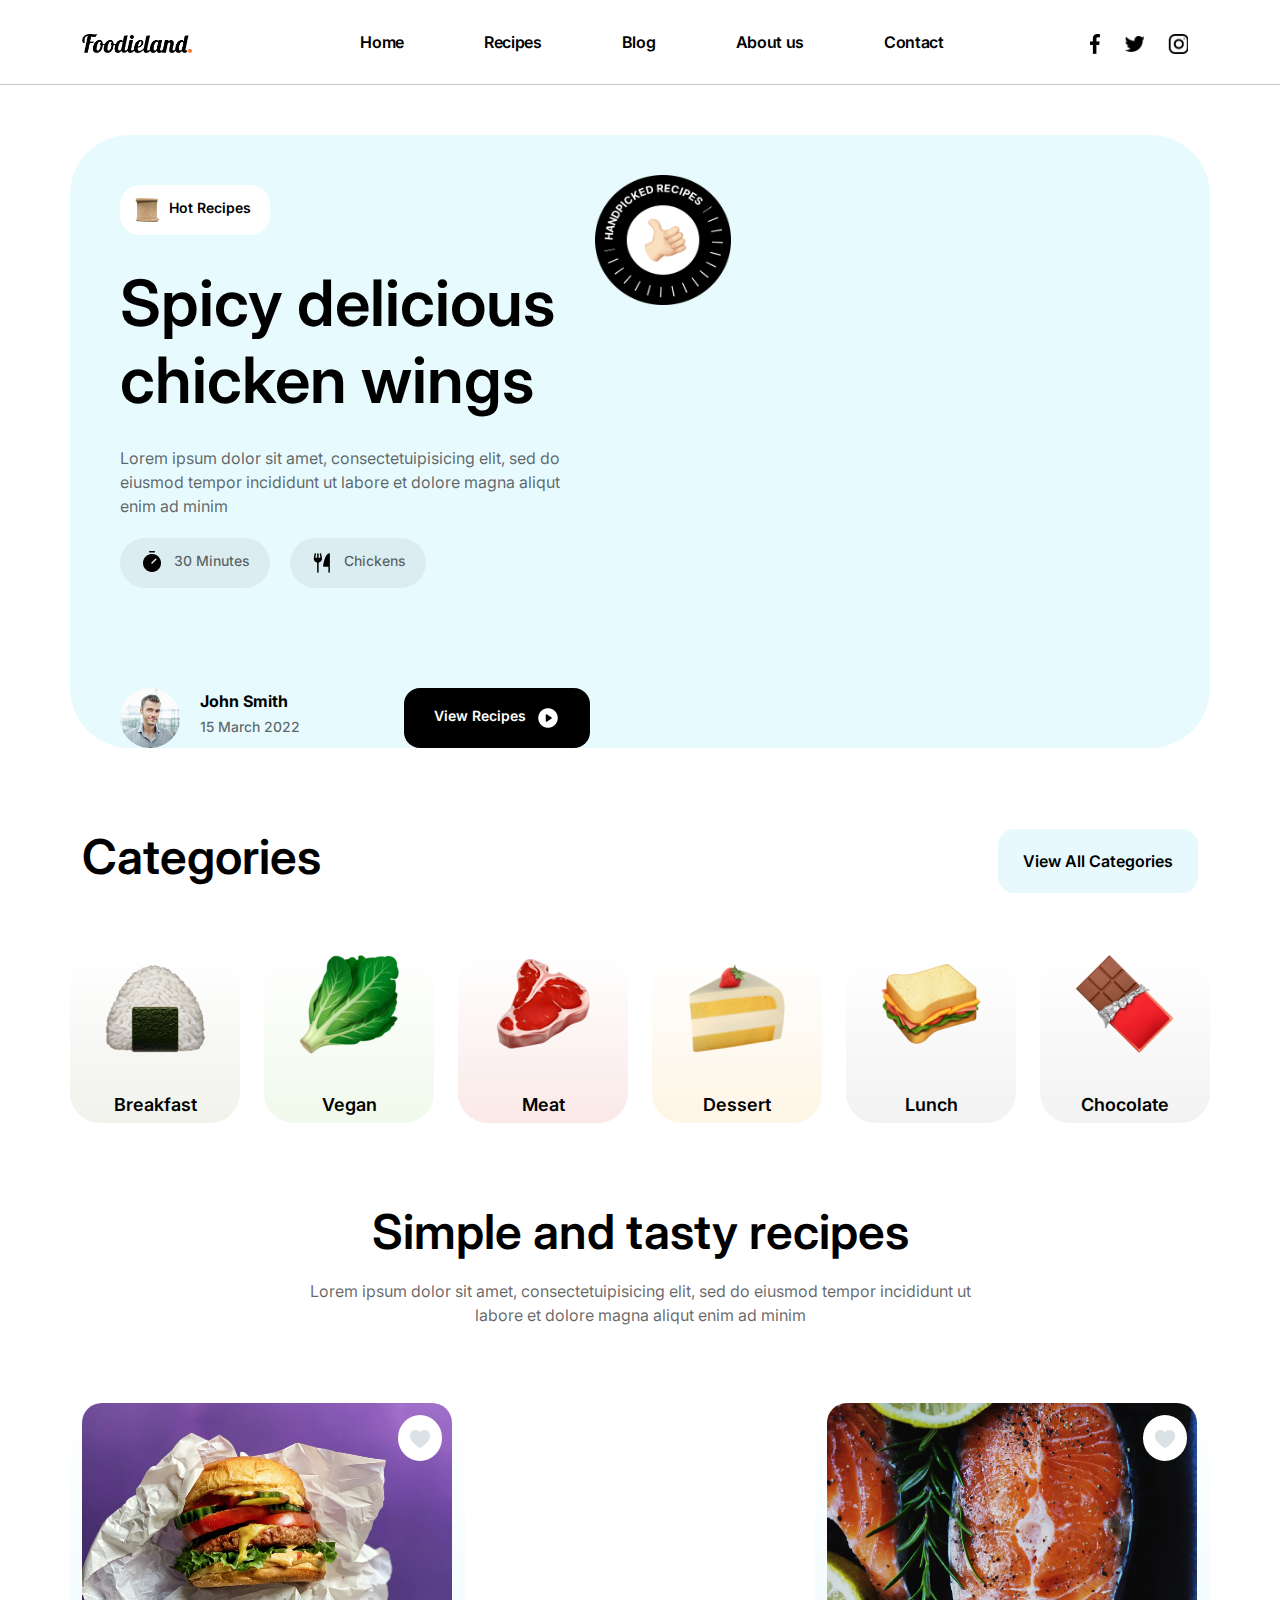
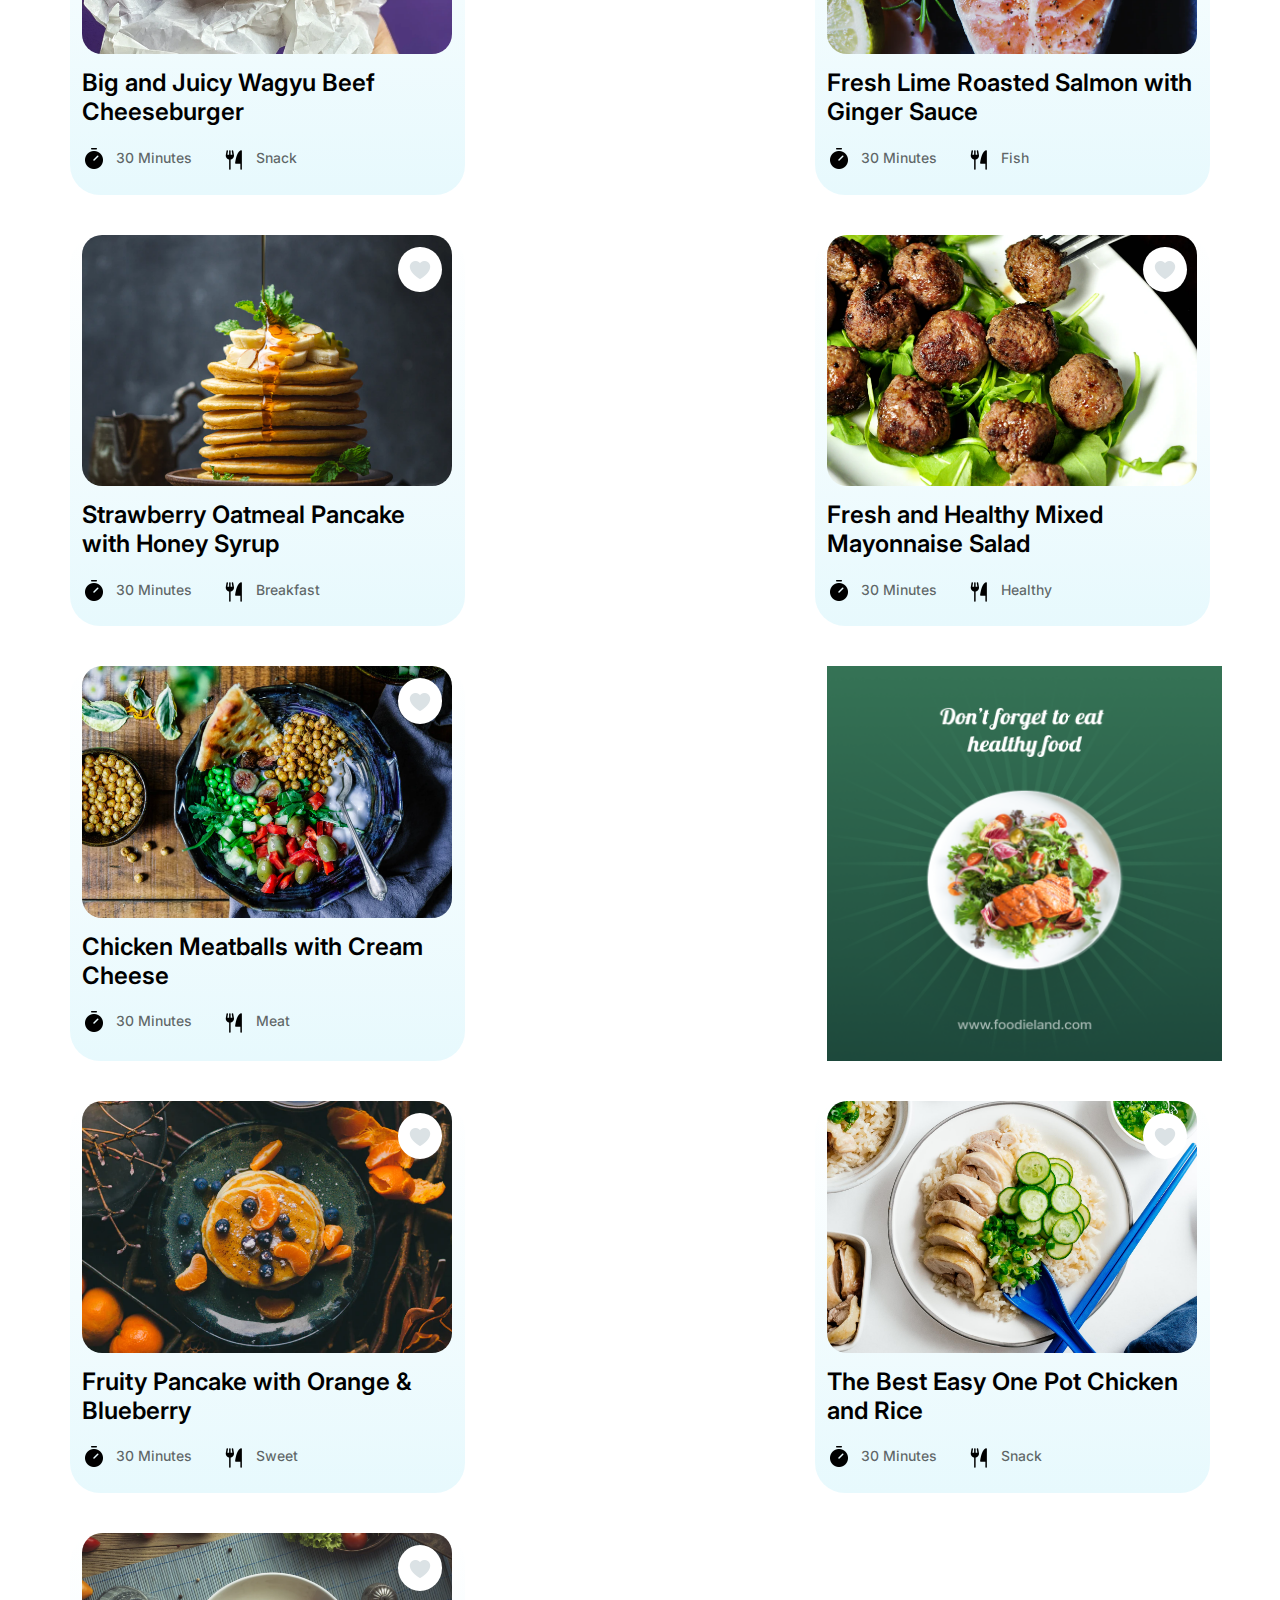
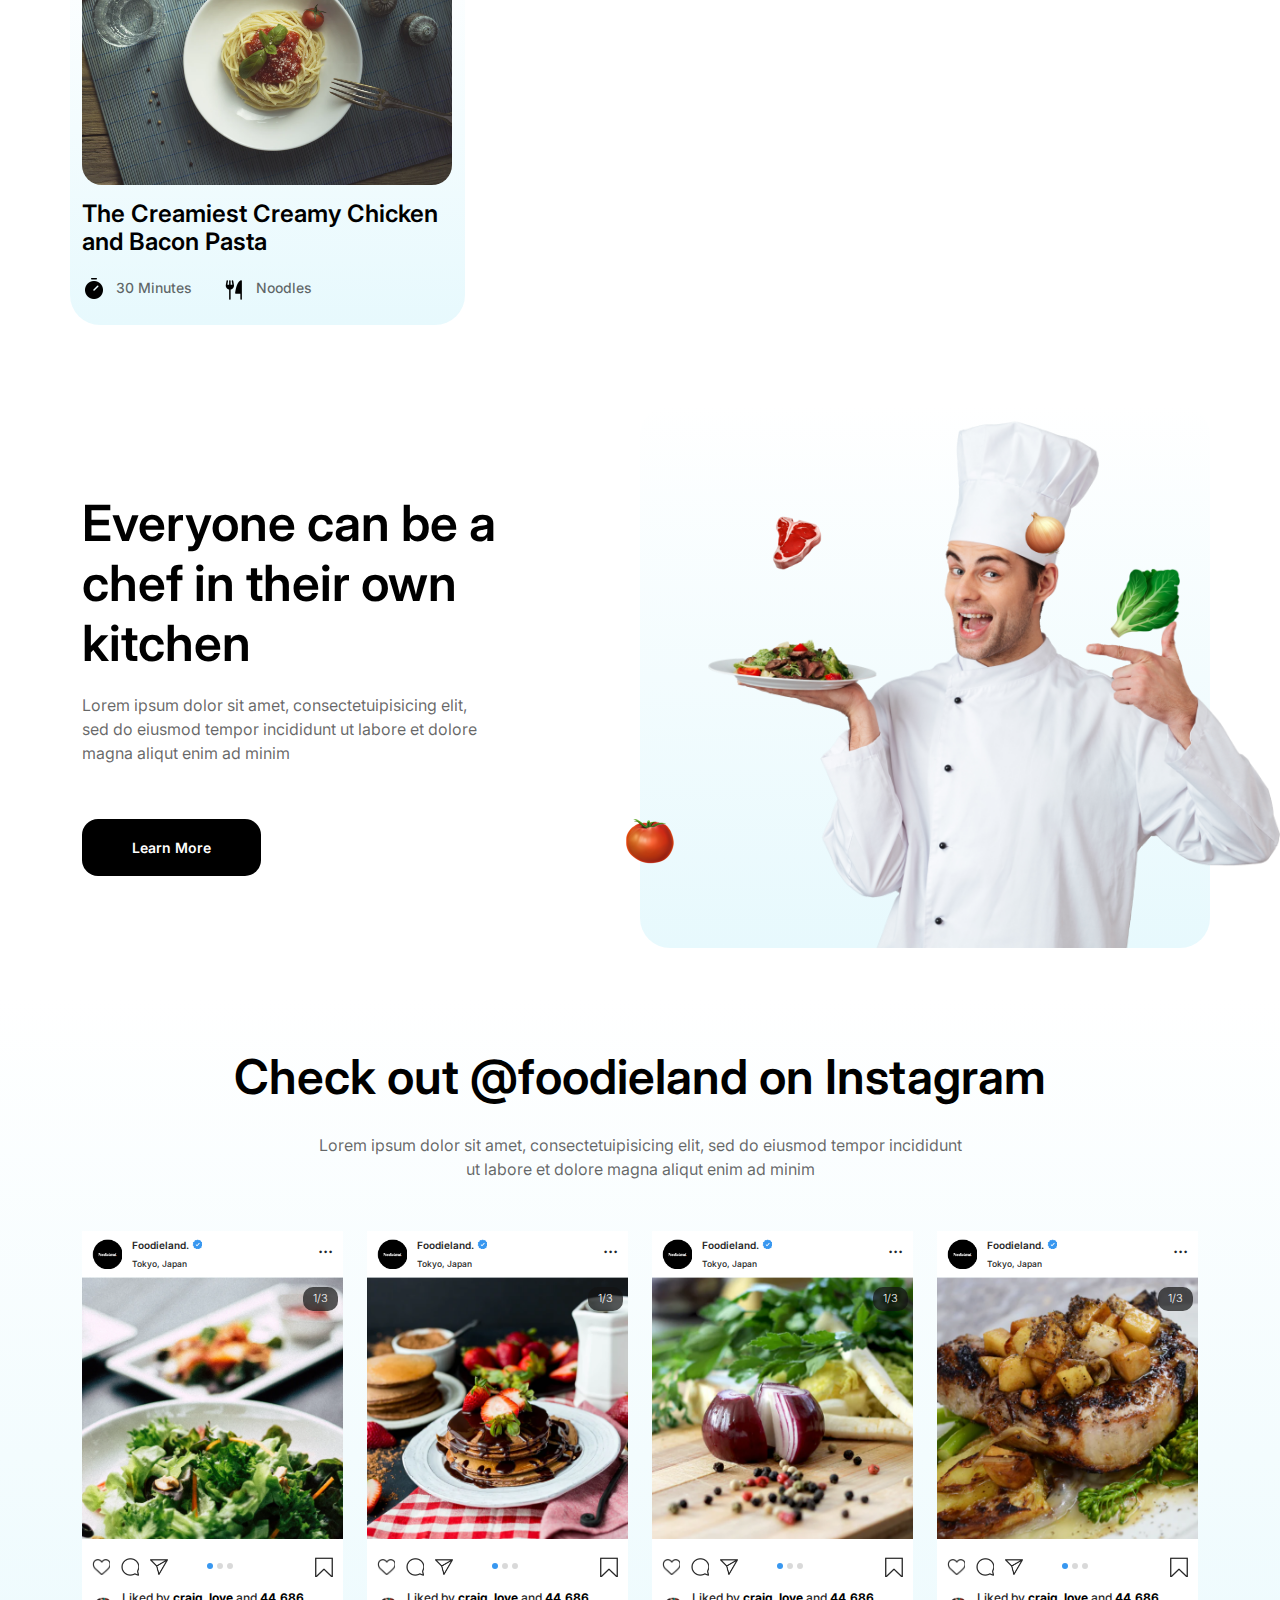
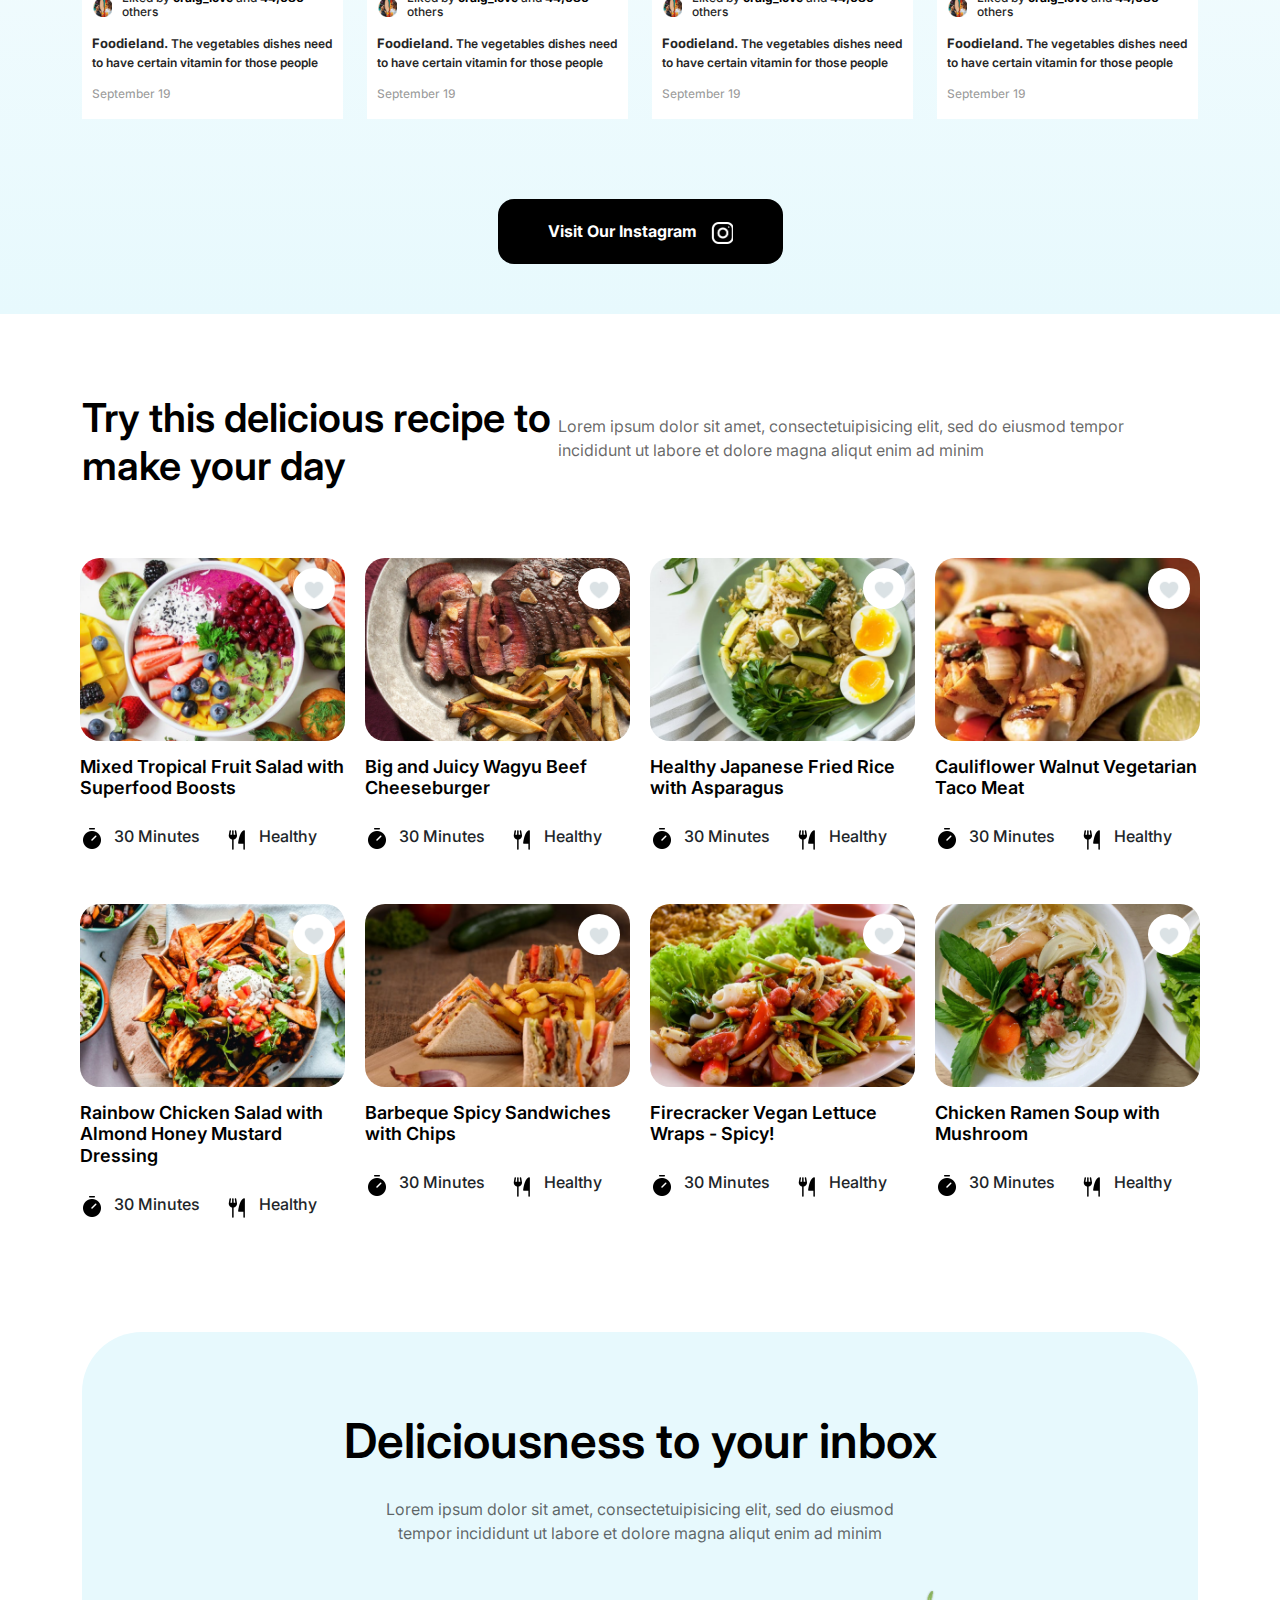
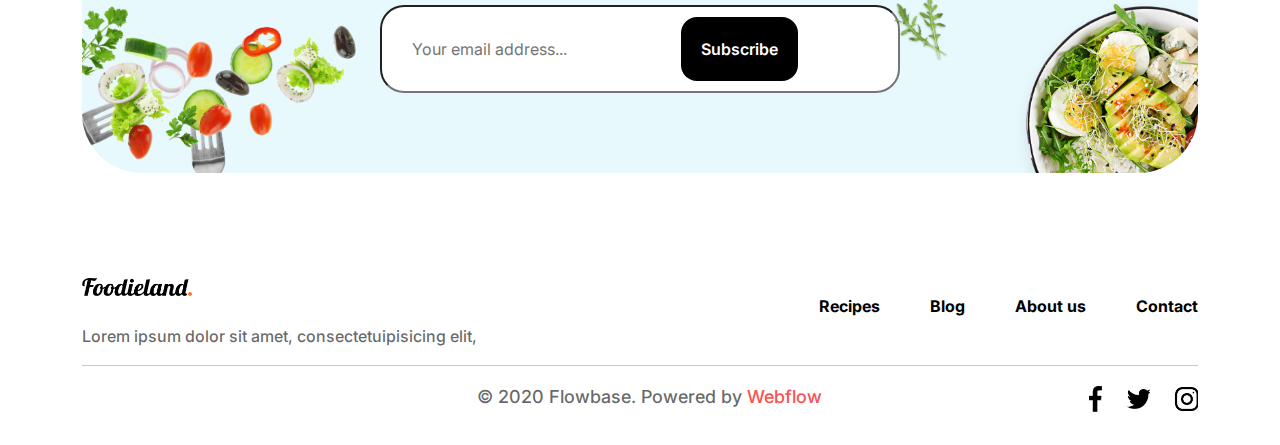
==== index.html @ f874d100 "Initialize commit" ====
<!DOCTYPE html>
<html lang="en">
<head>
    <meta charset="UTF-8">
    <meta http-equiv="X-UA-Compatible" content="IE=edge">
    <meta name="viewport" content="width=device-width, initial-scale=1.0">
    <title>Foodieland</title>
    <link href="https://unpkg.com/aos@2.3.1/dist/aos.css" rel="stylesheet">
    <link rel="stylesheet" href="./css/bootstrap.min.css">
    <link rel="stylesheet" href="./css/main.css">
</head>
<body>
    <!-- Navbar Section -->
    <nav id="navbar-section">
        <div class="container">
            <div class="navbar-part">
                <div class="navbar-logo">
                    <a href="#"><img src="./images/main-logo.png" alt=""></a>
                </div>
                <div class="navbar-items-full">
                    <ul>
                        <li>
                            <a href="index.html">Home</a>
                        </li>
                        <li>
                            <a href="recipe.html">Recipes</a>
                        </li>
                        <li>
                            <a href="blog.html">Blog</a>
                        </li>
                        <li>
                            <a href="about.html">About us</a>
                        </li>
                        <li>
                            <a href="contact.html">Contact</a>
                        </li>
                    </ul>
                </div>
                <div class="navbar-icons">
                    <img src="./images/icon-facebook.png" alt="">
                    <img src="./images/icon-twitter.png" alt="">
                    <img src="./images/icon-instagram.png" alt="">
                </div>
            </div>
        </div>
        <hr>
    </nav>
    <!-- End of Navbar Section -->
    <!-- Hero Section -->
    <section id="hero-section">
        <div class="container">
            <div class="hero-part row">
                <img class="round-hero-image" src="./images/round-hero-image.png" alt="">
                <div class="hero-part-left col-lg-6">
                    <div class="hot-recipe-hero-left">
                        <img src="./images/icon-receipt-list.png" alt="">
                        <h6>Hot Recipes</h6>
                    </div>
                    <h2>Spicy delicious chicken wings</h2>
                    <p class="col-md-8 col-lg-11">Lorem ipsum dolor sit amet, consectetuipisicing elit, sed do eiusmod tempor incididunt ut labore et dolore magna aliqut enim ad minim </p>
                    <div class="two-icons-full-hero-left">
                        <div class="icon-text-hero">
                            <img src="./images/icon-timer.png" alt="">
                            <h6>30 Minutes</h6>
                        </div>
                        <div class="icon-text-hero">
                            <img src="./images/icon-fork-knife.png" alt="">
                            <h6>Chickens</h6>
                        </div>
                    </div>
                    <div class="hero-left-past">
                        <div class="person-box">
                            <img src="./images/john-smith.png" alt="">
                            <div class="person-text">
                                <h3>John Smith</h3>
                                <h5>15 March 2022</h5>
                            </div>
                        </div>
                        <div class="view-recipe-hero-right">
                            <h3>View Recipes</h3>
                            <img src="./images/icon-play-circle.png" alt="">
                        </div>
                    </div>
                </div>
                <div class="hero-part-right col-lg-6">
                    <img src="./images/hero-image.png" alt="">
                </div>
            </div>
        </div>
    </section>
    <!-- End of Hero Section -->
    <!-- Main Category Section -->
    <section id="main-category-section">
        <div class="container">
            <div class="main-category-part">
                <div class="main-category-top-texts">
                    <h2>Categories</h2>
                    <a href="#">View All Categories</a>
                </div>
                <div class="category-img-text-box-full row">
                    <div class="category-img-text-box col-sm-6 col-md-4 col-lg-2">
                        <img src="./images/breakfast-img.png" alt="">
                        <h6>Breakfast</h6>
                    </div>
                    <div class="category-img-text-box col-sm-6 col-md-4 col-lg-2">
                        <img src="./images/vegan-img.png" alt="">
                        <h6>Vegan</h6>
                    </div>
                    <div class="category-img-text-box col-sm-6 col-md-4 col-lg-2">
                        <img src="./images/meat-img.png" alt="">
                        <h6>Meat</h6>
                    </div>
                    <div class="category-img-text-box col-sm-6 col-md-4 col-lg-2">
                        <img src="./images/dessert-img.png" alt="">
                        <h6>Dessert</h6>
                    </div>
                    <div class="category-img-text-box col-sm-6 col-md-4 col-lg-2">
                        <img src="./images/lunch-img.png" alt="">
                        <h6>Lunch</h6>
                    </div>
                    <div class="category-img-text-box col-sm-6 col-md-4 col-lg-2">
                        <img src="./images/chocolate-img.png" alt="">
                        <h6>Chocolate</h6>
                    </div>
                </div>
            </div>
        </div>
    </section>
    <!-- End of Main Category Section -->
    <!-- Main Food Collection Section -->
    <section id="main-food-collection-section">
        <div class="container">
            <div class="main-food-collection-part">
                <div class="main-food-collection-top-text row">
                    <h2>Simple and tasty recipes</h2>
                    <p class="col-lg-7">Lorem ipsum dolor sit amet, consectetuipisicing elit, sed do eiusmod tempor incididunt ut labore et dolore magna aliqut enim ad minim </p>
                </div>
                <div class="main-food-collection-list-full row">
                    <div class="main-food-collection-list-box col-md-6 col-lg-4">
                        <div class="main-food-collection-list-box-like-icon" id="imgbtn">
                            <img class="like-icon" src="./images/heart-icon.png" alt="">
                        </div>
                        <img class="main-food-coll-photo" src="./images/main-food-coll-img-1.png" alt="">
                        <h2>Big and Juicy Wagyu Beef Cheeseburger</h2>
                        <div class="main-food-collection-list-box-icon-text-box-full">
                            <div class="main-food-collection-list-box-icon-text-box">
                                <img src="./images/icon-timer.png" alt="">
                                <h6>30 Minutes</h6>
                            </div>
                            <div class="main-food-collection-list-box-icon-text-box">
                                <img src="./images/icon-fork-knife.png" alt="">
                                <h6>Snack</h6>
                            </div>
                        </div>
                    </div>
                    <div class="main-food-collection-list-box col-md-6 col-lg-4">
                        <div class="main-food-collection-list-box-like-icon" id="imgbtn">
                            <img class="like-icon" src="./images/heart-icon.png" alt="">
                        </div>
                        <img class="main-food-coll-photo" src="./images/main-food-coll-img-2.png" alt="">
                        <h2>Fresh Lime Roasted Salmon with Ginger Sauce</h2>
                        <div class="main-food-collection-list-box-icon-text-box-full">
                            <div class="main-food-collection-list-box-icon-text-box">
                                <img src="./images/icon-timer.png" alt="">
                                <h6>30 Minutes</h6>
                            </div>
                            <div class="main-food-collection-list-box-icon-text-box">
                                <img src="./images/icon-fork-knife.png" alt="">
                                <h6>Fish</h6>
                            </div>
                        </div>
                    </div>
                    <div class="main-food-collection-list-box col-md-6 col-lg-4">
                        <div class="main-food-collection-list-box-like-icon" id="imgbtn">
                            <img class="like-icon" src="./images/heart-icon.png" alt="">
                        </div>
                        <img class="main-food-coll-photo" src="./images/main-food-coll-img-3.png" alt="">
                        <h2>Strawberry Oatmeal Pancake with Honey Syrup</h2>
                        <div class="main-food-collection-list-box-icon-text-box-full">
                            <div class="main-food-collection-list-box-icon-text-box">
                                <img src="./images/icon-timer.png" alt="">
                                <h6>30 Minutes</h6>
                            </div>
                            <div class="main-food-collection-list-box-icon-text-box">
                                <img src="./images/icon-fork-knife.png" alt="">
                                <h6>Breakfast</h6>
                            </div>
                        </div>
                    </div>
                    <div class="main-food-collection-list-box col-md-6 col-lg-4">
                        <div class="main-food-collection-list-box-like-icon" id="imgbtn">
                            <img class="like-icon" src="./images/heart-icon.png" alt="">
                        </div>
                        <img class="main-food-coll-photo" src="./images/main-food-coll-img-4.png" alt="">
                        <h2>Fresh and Healthy Mixed Mayonnaise Salad</h2>
                        <div class="main-food-collection-list-box-icon-text-box-full">
                            <div class="main-food-collection-list-box-icon-text-box">
                                <img src="./images/icon-timer.png" alt="">
                                <h6>30 Minutes</h6>
                            </div>
                            <div class="main-food-collection-list-box-icon-text-box">
                                <img src="./images/icon-fork-knife.png" alt="">
                                <h6>Healthy</h6>
                            </div>
                        </div>
                    </div>
                    <div class="main-food-collection-list-box col-md-6 col-lg-4">
                        <div class="main-food-collection-list-box-like-icon" id="imgbtn">
                            <img class="like-icon" src="./images/heart-icon.png" alt="">
                        </div>
                        <img class="main-food-coll-photo" src="./images/main-food-coll-img-5.png" alt="">
                        <h2>Chicken Meatballs with Cream Cheese</h2>
                        <div class="main-food-collection-list-box-icon-text-box-full">
                            <div class="main-food-collection-list-box-icon-text-box">
                                <img src="./images/icon-timer.png" alt="">
                                <h6>30 Minutes</h6>
                            </div>
                            <div class="main-food-collection-list-box-icon-text-box">
                                <img src="./images/icon-fork-knife.png" alt="">
                                <h6>Meat</h6>
                            </div>
                        </div>
                    </div>
                    <div class="main-food-collection-list-box col-md-6 col-lg-4">
                        <a href="#" ><img class="maind-food-coll-ads-img" src="./images/main-food-coll-ads-img.png" alt=""></a>
                    </div>
                    <div class="main-food-collection-list-box col-lg-4">
                        <div class="main-food-collection-list-box-like-icon" id="imgbtn">
                            <img class="like-icon" src="./images/heart-icon.png" alt="">
                        </div>
                        <img class="main-food-coll-photo" src="./images/main-food-coll-img-6.png" alt="">
                        <h2>Fruity Pancake with Orange & Blueberry</h2>
                        <div class="main-food-collection-list-box-icon-text-box-full">
                            <div class="main-food-collection-list-box-icon-text-box">
                                <img src="./images/icon-timer.png" alt="">
                                <h6>30 Minutes</h6>
                            </div>
                            <div class="main-food-collection-list-box-icon-text-box">
                                <img src="./images/icon-fork-knife.png" alt="">
                                <h6>Sweet</h6>
                            </div>
                        </div>
                    </div>
                    <div class="main-food-collection-list-box col-md-6 col-lg-4">
                        <div class="main-food-collection-list-box-like-icon" id="imgbtn">
                            <img class="like-icon" src="./images/heart-icon.png" alt="">
                        </div>
                        <img class="main-food-coll-photo" src="./images/main-food-coll-img-7.png" alt="">
                        <h2>The Best Easy One Pot Chicken and Rice</h2>
                        <div class="main-food-collection-list-box-icon-text-box-full">
                            <div class="main-food-collection-list-box-icon-text-box">
                                <img src="./images/icon-timer.png" alt="">
                                <h6>30 Minutes</h6>
                            </div>
                            <div class="main-food-collection-list-box-icon-text-box">
                                <img src="./images/icon-fork-knife.png" alt="">
                                <h6>Snack</h6>
                            </div>
                        </div>
                    </div>
                    <div class="main-food-collection-list-box col-md-6 col-lg-4">
                        <div class="main-food-collection-list-box-like-icon" id="imgbtn">
                            <img class="like-icon" src="./images/heart-icon.png" alt="">
                        </div>
                        <img class="main-food-coll-photo" src="./images/main-food-coll-img-8.png" alt="">
                        <h2>The Creamiest Creamy Chicken and Bacon Pasta</h2>
                        <div class="main-food-collection-list-box-icon-text-box-full">
                            <div class="main-food-collection-list-box-icon-text-box">
                                <img src="./images/icon-timer.png" alt="">
                                <h6>30 Minutes</h6>
                            </div>
                            <div class="main-food-collection-list-box-icon-text-box">
                                <img src="./images/icon-fork-knife.png" alt="">
                                <h6>Noodles</h6>
                            </div>
                        </div>
                    </div>
                </div>
            </div>
        </div>
    </section>
    <!-- End of Main Food Collection Section -->
    <!-- Main Text Photo Section -->
    <section id="main-text-photo-section">
        <div class="container">
            <div class="main-text-photo-part row">
                <div class="main-text-photo-part-left col-lg-6">
                    <h2 class="col-lg-11">Everyone can be a chef in their own kitchen</h2>
                    <p class="col-lg-9">Lorem ipsum dolor sit amet, consectetuipisicing elit, sed do eiusmod tempor incididunt ut labore et dolore magna aliqut enim ad minim </p>
                    <a href="#">Learn More</a>
                </div>
                <div class="main-text-photo-part-right col-lg-6">
                    <div class="main-text-photo-part-right-main-image">
                        <img src="./images/main-text-photo-image.png" alt="">
                    </div>
                    <div class="main-text-photo-part-right-absolute-images">
                        <img src="./images/main-text-photo-meat.png" alt="">
                        <img src="./images/main-text-photo-barg.png" alt="">
                        <img src="./images/main-text-photo-onion.png" alt="">
                        <img src="./images/main-text-photo-tomato.png" alt="">
                    </div>
                </div>
            </div>
        </div>
    </section>
    <!-- End of Main Text Photo Section -->
    <!-- Main Insta Section -->
    <section id="main-insta-section">
        <div class="container">
            <div class="main-insta-part">
                <div class="main-insta-part-top-text">
                    <h2>Check out @foodieland on Instagram</h2>
                    <p class="col-lg-7">Lorem ipsum dolor sit amet, consectetuipisicing elit, sed do eiusmod tempor incididunt ut labore et dolore magna aliqut enim ad minim </p>
                </div>
                <div class="main-insta-full-box row">
                    <div class="main-insta-box col-md-6 col-lg-3">
                        <div class="main-insta-acc-name">
                            <div class="main-insta-acc-name-left">
                                <img src="./images/insta-acc-image.png" alt="">
                                <div class="main-insta-acc-name-left-texts-full">
                                    <div class="main-insta-acc-name-left-text">
                                        <h6>Foodieland.</h6>
                                        <h5>Tokyo, Japan</h5>
                                    </div>
                                    <img src="./images/verify-icon.png" alt="">
                                </div>
                            </div>
                            <div class="main-insta-acc-name-right">
                                <h2>...</h2>
                            </div>
                        </div>
                        <div class="main-insta-main-photo">
                            <img src="./images/main-intsa-img-1.png" alt="">
                            <h6>1/3</h6>
                        </div>
                        <div class="main-insta-main-photo-under-box">
                            <div class="main-insta-main-photo-under-box-icons">
                                <div class="main-insta-main-photo-under-box-icons-left">
                                    <img src="./images/like-icon.png" alt="">
                                    <img src="./images/comment-icon.png" alt="">
                                    <img src="./images/messenger-icon.png" alt="">
                                </div>
                                <div class="main-insta-main-photo-under-box-icons-middle">
                                    <div class="three-box-blue"></div>
                                    <div class="three-box"></div>
                                    <div class="three-box"></div>
                                </div>
                                <div class="main-insta-main-photo-under-box-icons-right">
                                    <img src="./images/save-icon.png" alt="">
                                </div>
                            </div>
                            <div class="main-insta-main-photo-under-box-texts">
                                <div class="main-insta-main-photo-under-box-likes">
                                    <img src="./images/insta-acc-photo.png" alt="">
                                    <h5>Liked by <span>craig_love</span> and <span>44,686</span> others</h5>
                                </div>
                                <p><span>Foodieland.</span> The vegetables dishes need to have certain vitamin for those people</p>
                                <h6>September 19</h6>
                            </div>
                        </div>
                    </div>
                    <div class="main-insta-box col-md-6 col-lg-3">
                        <div class="main-insta-acc-name">
                            <div class="main-insta-acc-name-left">
                                <img src="./images/insta-acc-image.png" alt="">
                                <div class="main-insta-acc-name-left-texts-full">
                                    <div class="main-insta-acc-name-left-text">
                                        <h6>Foodieland.</h6>
                                        <h5>Tokyo, Japan</h5>
                                    </div>
                                    <img src="./images/verify-icon.png" alt="">
                                </div>
                            </div>
                            <div class="main-insta-acc-name-right">
                                <h2>...</h2>
                            </div>
                        </div>
                        <div class="main-insta-main-photo">
                            <img src="./images/main-intsa-img-2.png" alt="">
                            <h6>1/3</h6>
                        </div>
                        <div class="main-insta-main-photo-under-box">
                            <div class="main-insta-main-photo-under-box-icons">
                                <div class="main-insta-main-photo-under-box-icons-left">
                                    <img src="./images/like-icon.png" alt="">
                                    <img src="./images/comment-icon.png" alt="">
                                    <img src="./images/messenger-icon.png" alt="">
                                </div>
                                <div class="main-insta-main-photo-under-box-icons-middle">
                                    <div class="three-box-blue"></div>
                                    <div class="three-box"></div>
                                    <div class="three-box"></div>
                                </div>
                                <div class="main-insta-main-photo-under-box-icons-right">
                                    <img src="./images/save-icon.png" alt="">
                                </div>
                            </div>
                            <div class="main-insta-main-photo-under-box-texts">
                                <div class="main-insta-main-photo-under-box-likes">
                                    <img src="./images/insta-acc-photo.png" alt="">
                                    <h5>Liked by <span>craig_love</span> and <span>44,686</span> others</h5>
                                </div>
                                <p><span>Foodieland.</span> The vegetables dishes need to have certain vitamin for those people</p>
                                <h6>September 19</h6>
                            </div>
                        </div>
                    </div>
                    <div class="main-insta-box col-md-6 col-lg-3">
                        <div class="main-insta-acc-name">
                            <div class="main-insta-acc-name-left">
                                <img src="./images/insta-acc-image.png" alt="">
                                <div class="main-insta-acc-name-left-texts-full">
                                    <div class="main-insta-acc-name-left-text">
                                        <h6>Foodieland.</h6>
                                        <h5>Tokyo, Japan</h5>
                                    </div>
                                    <img src="./images/verify-icon.png" alt="">
                                </div>
                            </div>
                            <div class="main-insta-acc-name-right">
                                <h2>...</h2>
                            </div>
                        </div>
                        <div class="main-insta-main-photo">
                            <img src="./images/main-intsa-img-3.png" alt="">
                            <h6>1/3</h6>
                        </div>
                        <div class="main-insta-main-photo-under-box">
                            <div class="main-insta-main-photo-under-box-icons">
                                <div class="main-insta-main-photo-under-box-icons-left">
                                    <img src="./images/like-icon.png" alt="">
                                    <img src="./images/comment-icon.png" alt="">
                                    <img src="./images/messenger-icon.png" alt="">
                                </div>
                                <div class="main-insta-main-photo-under-box-icons-middle">
                                    <div class="three-box-blue"></div>
                                    <div class="three-box"></div>
                                    <div class="three-box"></div>
                                </div>
                                <div class="main-insta-main-photo-under-box-icons-right">
                                    <img src="./images/save-icon.png" alt="">
                                </div>
                            </div>
                            <div class="main-insta-main-photo-under-box-texts">
                                <div class="main-insta-main-photo-under-box-likes">
                                    <img src="./images/insta-acc-photo.png" alt="">
                                    <h5>Liked by <span>craig_love</span> and <span>44,686</span> others</h5>
                                </div>
                                <p><span>Foodieland.</span> The vegetables dishes need to have certain vitamin for those people</p>
                                <h6>September 19</h6>
                            </div>
                        </div>
                    </div>
                    <div class="main-insta-box col-md-6 col-lg-3">
                        <div class="main-insta-acc-name">
                            <div class="main-insta-acc-name-left">
                                <img src="./images/insta-acc-image.png" alt="">
                                <div class="main-insta-acc-name-left-texts-full">
                                    <div class="main-insta-acc-name-left-text">
                                        <h6>Foodieland.</h6>
                                        <h5>Tokyo, Japan</h5>
                                    </div>
                                    <img src="./images/verify-icon.png" alt="">
                                </div>
                            </div>
                            <div class="main-insta-acc-name-right">
                                <h2>...</h2>
                            </div>
                        </div>
                        <div class="main-insta-main-photo">
                            <img src="./images/main-intsa-img-4.png" alt="">
                            <h6>1/3</h6>
                        </div>
                        <div class="main-insta-main-photo-under-box">
                            <div class="main-insta-main-photo-under-box-icons">
                                <div class="main-insta-main-photo-under-box-icons-left">
                                    <img src="./images/like-icon.png" alt="">
                                    <img src="./images/comment-icon.png" alt="">
                                    <img src="./images/messenger-icon.png" alt="">
                                </div>
                                <div class="main-insta-main-photo-under-box-icons-middle">
                                    <div class="three-box-blue"></div>
                                    <div class="three-box"></div>
                                    <div class="three-box"></div>
                                </div>
                                <div class="main-insta-main-photo-under-box-icons-right">
                                    <img src="./images/save-icon.png" alt="">
                                </div>
                            </div>
                            <div class="main-insta-main-photo-under-box-texts">
                                <div class="main-insta-main-photo-under-box-likes">
                                    <img src="./images/insta-acc-photo.png" alt="">
                                    <h5>Liked by <span>craig_love</span> and <span>44,686</span> others</h5>
                                </div>
                                <p><span>Foodieland.</span> The vegetables dishes need to have certain vitamin for those people</p>
                                <h6>September 19</h6>
                            </div>
                        </div>
                    </div>
                </div>
                <div class="main-insta-past">
                    <a class="main-insta-tag" href="https://www.instagram.com/sayramov__azizbek/?igshid=YmMyMTA2M2Y=">Visit Our Instagram <img src="./images/white-insta-icon.png" alt=""></a>
                </div>
            </div>
        </div>
    </section>
    <!-- End of Main Insta Section -->
    <!-- Main Delicious Recipe Section -->
    <section id="main-delicious-recipe-section">
        <div class="container">
            <div class="main-dilicious-recipe-part">
                <div class="main-dilicious-recipe-part-main-category-top-texts">
                    <h2>Try this delicious recipe to make your day</h2>
                    <p>Lorem ipsum dolor sit amet, consectetuipisicing elit, sed do eiusmod tempor incididunt ut labore et dolore magna aliqut enim ad minim </p>
                </div>
                <div class="main-delcious-food-box-full row">
                    <div class="main-delcious-food-box col-md-6 col-lg-3">
                        <div class="main-delcious-food-box-photo">
                            <img class="main-food-coll-photo" src="./images/delicious-img-1.png" alt="">
                            <div class="main-delcious-food-box-photo-like-icon" id="imgbtn2">
                                <img class="main-delcious-food-box-photo-like-photo" src="./images/heart-icon.png" alt="">
                            </div>
                        </div>
                        <h2>Mixed Tropical Fruit Salad with Superfood Boosts </h2>
                        <div class="main-delcious-food-box-icons-box-full">
                            <div class="main-delcious-food-box-icons-box-full-box">
                                <img src="./images/icon-timer.png" alt="">
                                <h6>30 Minutes</h6>
                            </div>
                            <div class="main-delcious-food-box-icons-box-full-box">
                                <img src="./images/icon-fork-knife.png" alt="">
                                <h6>Healthy</h6>
                            </div>
                        </div>
                    </div>
                    <div class="main-delcious-food-box col-md-6 col-lg-3">
                        <div class="main-delcious-food-box-photo">
                            <img class="main-food-coll-photo" src="./images/delicious-img-2.png" alt="">
                            <div class="main-delcious-food-box-photo-like-icon" id="imgbtn2">
                                <img class="main-delcious-food-box-photo-like-photo" src="./images/heart-icon.png" alt="">
                            </div>
                        </div>
                        <h2>Big and Juicy Wagyu Beef Cheeseburger</h2>
                        <div class="main-delcious-food-box-icons-box-full">
                            <div class="main-delcious-food-box-icons-box-full-box">
                                <img src="./images/icon-timer.png" alt="">
                                <h6>30 Minutes</h6>
                            </div>
                            <div class="main-delcious-food-box-icons-box-full-box">
                                <img src="./images/icon-fork-knife.png" alt="">
                                <h6>Healthy</h6>
                            </div>
                        </div>
                    </div>
                    <div class="main-delcious-food-box col-md-6 col-lg-3">
                        <div class="main-delcious-food-box-photo">
                            <img class="main-food-coll-photo" src="./images/delicious-img-3.png" alt="">
                            <div class="main-delcious-food-box-photo-like-icon" id="imgbtn2">
                                <img class="main-delcious-food-box-photo-like-photo" src="./images/heart-icon.png" alt="">
                            </div>
                        </div>
                        <h2>Healthy Japanese Fried Rice with Asparagus</h2>
                        <div class="main-delcious-food-box-icons-box-full">
                            <div class="main-delcious-food-box-icons-box-full-box">
                                <img src="./images/icon-timer.png" alt="">
                                <h6>30 Minutes</h6>
                            </div>
                            <div class="main-delcious-food-box-icons-box-full-box">
                                <img src="./images/icon-fork-knife.png" alt="">
                                <h6>Healthy</h6>
                            </div>
                        </div>
                    </div>
                    <div class="main-delcious-food-box col-md-6 col-lg-3">
                        <div class="main-delcious-food-box-photo">
                            <img class="main-food-coll-photo" src="./images/delicious-img-4.png" alt="">
                            <div class="main-delcious-food-box-photo-like-icon" id="imgbtn2">
                                <img class="main-delcious-food-box-photo-like-photo" src="./images/heart-icon.png" alt="">
                            </div>
                        </div>
                        <h2>Cauliflower Walnut Vegetarian Taco Meat</h2>
                        <div class="main-delcious-food-box-icons-box-full">
                            <div class="main-delcious-food-box-icons-box-full-box">
                                <img src="./images/icon-timer.png" alt="">
                                <h6>30 Minutes</h6>
                            </div>
                            <div class="main-delcious-food-box-icons-box-full-box">
                                <img src="./images/icon-fork-knife.png" alt="">
                                <h6>Healthy</h6>
                            </div>
                        </div>
                    </div>
                    <div class="main-delcious-food-box col-md-6 col-lg-3">
                        <div class="main-delcious-food-box-photo">
                            <img class="main-food-coll-photo" src="./images/delicious-img-5.png" alt="">
                            <div class="main-delcious-food-box-photo-like-icon" id="imgbtn2">
                                <img class="main-delcious-food-box-photo-like-photo" src="./images/heart-icon.png" alt="">
                            </div>
                        </div>
                        <h2>Rainbow Chicken Salad with Almond Honey Mustard Dressing</h2>
                        <div class="main-delcious-food-box-icons-box-full">
                            <div class="main-delcious-food-box-icons-box-full-box">
                                <img src="./images/icon-timer.png" alt="">
                                <h6>30 Minutes</h6>
                            </div>
                            <div class="main-delcious-food-box-icons-box-full-box">
                                <img src="./images/icon-fork-knife.png" alt="">
                                <h6>Healthy</h6>
                            </div>
                        </div>
                    </div>
                    <div class="main-delcious-food-box col-md-6 col-lg-3">
                        <div class="main-delcious-food-box-photo">
                            <img class="main-food-coll-photo" src="./images/delicious-img-6.png" alt="">
                            <div class="main-delcious-food-box-photo-like-icon" id="imgbtn2">
                                <img class="main-delcious-food-box-photo-like-photo" src="./images/heart-icon.png" alt="">
                            </div>
                        </div>
                        <h2>Barbeque Spicy Sandwiches with Chips </h2>
                        <div class="main-delcious-food-box-icons-box-full">
                            <div class="main-delcious-food-box-icons-box-full-box">
                                <img src="./images/icon-timer.png" alt="">
                                <h6>30 Minutes</h6>
                            </div>
                            <div class="main-delcious-food-box-icons-box-full-box">
                                <img src="./images/icon-fork-knife.png" alt="">
                                <h6>Healthy</h6>
                            </div>
                        </div>
                    </div>
                    <div class="main-delcious-food-box col-md-6 col-lg-3">
                        <div class="main-delcious-food-box-photo">
                            <img class="main-food-coll-photo" src="./images/delicious-img-7.png" alt="">
                            <div class="main-delcious-food-box-photo-like-icon" id="imgbtn2">
                                <img class="main-delcious-food-box-photo-like-photo" src="./images/heart-icon.png" alt="">
                            </div>
                        </div>
                        <h2>Firecracker Vegan Lettuce Wraps - Spicy! </h2>
                        <div class="main-delcious-food-box-icons-box-full">
                            <div class="main-delcious-food-box-icons-box-full-box">
                                <img src="./images/icon-timer.png" alt="">
                                <h6>30 Minutes</h6>
                            </div>
                            <div class="main-delcious-food-box-icons-box-full-box">
                                <img src="./images/icon-fork-knife.png" alt="">
                                <h6>Healthy</h6>
                            </div>
                        </div>
                    </div>
                    <div class="main-delcious-food-box col-md-6 col-lg-3">
                        <div class="main-delcious-food-box-photo">
                            <img class="main-food-coll-photo" src="./images/delicious-img-8.png" alt="">
                            <div class="main-delcious-food-box-photo-like-icon" id="imgbtn2">
                                <img class="main-delcious-food-box-photo-like-photo" src="./images/heart-icon.png" alt="">
                            </div>
                        </div>
                        <h2>Chicken Ramen Soup with Mushroom </h2>
                        <div class="main-delcious-food-box-icons-box-full">
                            <div class="main-delcious-food-box-icons-box-full-box">
                                <img src="./images/icon-timer.png" alt="">
                                <h6>30 Minutes</h6>
                            </div>
                            <div class="main-delcious-food-box-icons-box-full-box">
                                <img src="./images/icon-fork-knife.png" alt="">
                                <h6>Healthy</h6>
                            </div>
                        </div>
                    </div>
                </div>
            </div>
        </div>
    </section>
    <!-- End of Main Delicious Recipe Section -->
    <!-- Main Over Footer -->
    <section id="main-over-footer-section">
        <div class="container">
            <div class="main-over-footer-part">
                <div class="main-over-footer-part-full">
                    <h2>Deliciousness to your inbox</h2>
                    <p class="col-lg-6">Lorem ipsum dolor sit amet, consectetuipisicing elit, sed do eiusmod tempor incididunt ut labore et dolore magna aliqut enim ad minim </p>
                    <div class="main-over-footer-part-input-box">
                        <input type="text" placeholder="Your email address...">
                        <a href="#">Subscribe</a>
                    </div>
                    <div class="main-over-footer-part-photo">
                        <img src="./images/over-footer-left.png" alt="">
                        <img src="./images/over-footer-barg.png" alt="">
                        <img src="./images/over-footer-right.png" alt="">
                    </div>
                </div>
            </div>
        </div>
    </section>
    <!-- End of Main Over Footer -->
    <!-- Footer Section -->
    <footer id="footer-section">
        <div class="container">
            <div class="footer-part">
                <div class="footer-part-up">
                    <div class="footer-part-up-left">
                        <a href="index.html"><img src="./images/main-logo.png" alt=""></a>
                        <h4>Lorem ipsum dolor sit amet, consectetuipisicing elit, </h4>
                    </div>
                    <div class="footer-part-up-right">
                        <ul>
                            <li>
                                <a href="recipe.html">Recipes</a>
                            </li>
                            <li>
                                <a href="blog.html">Blog</a>
                            </li>
                            <li>
                                <a href="about.html">About us</a>
                            </li>
                            <li>
                                <a href="contact.html">Contact</a>
                            </li>
                        </ul>
                    </div>
                </div>
                <hr>
                <div class="footer-part-down">
                    <span></span>
                    <span></span>
                    <h2>© 2020 Flowbase. Powered by <span>Webflow</span></h2>
                    <div class="footer-part-down-icons">
                        <img src="./images/icon-facebook.png" alt="">
                        <img src="./images/icon-twitter.png" alt="">
                        <img src="./images/icon-instagram.png" alt="">
                    </div>
                </div>
            </div>
        </div>
    </footer>
    <!-- End of Footer Section -->




    <script src="https://unpkg.com/aos@2.3.1/dist/aos.js"></script>
    <script>
        AOS.init({
            duration: 2400,
        });
    </script>
    <script src="./js/bootstrap.bundle.min.js"></script>
    <script src="./js/main.js"></script>
</body>
</html>
---- css/main.css ----
@import url('https://fonts.googleapis.com/css2?family=Inter:wght@100;200;300;400;500;600;700;800;900&display=swap');

* {
    margin: 0;
    padding: 0;
    box-sizing: border-box;
}

body {
    font-family: 'Inter', sans-serif;
    font-style: normal;
    font-weight: 400;
}

           /* FIRST PAGE START HOME PAGE */
/* Navbar Section */
.navbar-part {
    display: flex;
    align-items: center;
    justify-content: space-between;
    padding: 30px 0 30px 0 ;
}

.navbar-logo img {
    width: 110px;
}

.navbar-items-full ul {
    display: flex;
    align-items: center;
    margin: 0;
}

.navbar-items-full ul li {
    list-style-type: none;
    padding: 0 40px;
}

.navbar-items-full ul li a {
    text-decoration: none;
    font-weight: 600;
    font-size: 16px;
    line-height: 19px;
    letter-spacing: -0.02em;
    color: #000;
    transition: .5s
}

.navbar-items-full ul li a:hover {
    letter-spacing: 1px;
    background: #000;
    color: #fff;
    padding: 10px 20px;
    border-radius: 10px;
}

.navbar-icons img {
    width: 20px;
    margin: 0 10px;
}

.navbar-icons img:first-child {
    width: 10px;
}

#navbar-section hr {
    margin: 0;
}

@media (max-width:767px) {
    .navbar-part {
        flex-direction: column;
        padding: 10px 0 20px 0 ;
    }
    
    .navbar-logo img {
        width: 200px;
    }
    
    .navbar-items-full ul {
        padding: 15px 0;
        flex-direction: column
    }
    
    .navbar-items-full ul li {
        padding: 0 10px;
    }
    
    .navbar-items-full ul li a:hover {
        letter-spacing:none;
        padding: 5px 8px;
    }
}

@media (min-width:768px) and (max-width:1080px) {
    .navbar-part {
        flex-direction: column;
    }
    
    .navbar-logo img {
        width: 220px;
    }
    
    .navbar-items-full ul {
        margin: 20px 0 20px 0;
    }
    
    .navbar-items-full ul li {
        padding: 0 37px;
    }
    
    .navbar-items-full ul li a:hover {
        padding: 10px 10px;
    }
    
    .navbar-icons img {
        margin: 0 25px;
    }
}
/* End of Navbar Section */
/* Hero Section */
#hero-section {
    padding-top: 50px;
}

.hero-part {
    position: relative; 
    background: #E7FAFE;
    border-radius: 60px;
}

.round-hero-image {
    width: 160px;
    height: 130px;
    position: absolute;
    left: 45%;
    top: 40px;
}

.hero-part-left {
    padding: 50px 0 0 50px;
}

.hot-recipe-hero-left {
    display: flex;
    align-items: center;
    background: #fff;
    border-radius: 20px;
    width: 150px;
    padding: 10px 15px;
}

.hot-recipe-hero-left img {
    width: 24px;
    margin-right: 10px;
}

.hot-recipe-hero-left h6 {
    font-weight: 600;
    font-size: 14px;
    color: #000000;
    margin-top: 5px;
}

.hero-part-left h2 {
    font-weight: 600;
    font-size: 64px;
    color: #000000;
    padding: 30px 0 20px 0;
}

.hero-part-left p {
    font-size: 16px;
    color: rgba(0, 0, 0, 0.6);
    margin: 0;
}

.two-icons-full-hero-left {
    display: flex;
    align-items: center;
    padding: 20px 0 100px 0;
}

.two-icons-full-hero-left img {
    width: 24px;
    margin-right: 10px;;
}

.icon-text-hero {
    display: flex;
    align-items: center;
    background: rgba(0, 0, 0, 0.05);
    border-radius: 30px;
    padding: 10px 20px;
    transition: .3s
}

.icon-text-hero:hover {
    background: rgba(0, 0, 0, 0.2);
}

.icon-text-hero h6 {
    font-weight: 500;
    font-size: 14px;
    color: rgba(0, 0, 0, 0.6);
    margin-top: 5px;
}

.icon-text-hero:last-child {
    margin-left: 20px
}

.hero-left-past {
    display: flex;
    justify-content: space-between;
    align-items: center;
}

.person-box {
    display: flex;
    align-items: center;
}

.person-box img {
    width: 60px;
    margin-right: 20px;;
}

.person-box h3 {
    font-weight: 700;
    font-size: 16px;
    color: #000000;
}

.person-box h5 {
    font-weight: 500;
    font-size: 14px;
    color: rgba(0, 0, 0, 0.6);
}

.view-recipe-hero-right {
    background: #000;
    display: flex;
    align-items: center;
    padding: 15px 30px;
    border-radius: 16px;
    margin-right: 50px;;
}

.view-recipe-hero-right h3 {
    font-weight: 600;
    font-size: 14px;
    color: #FFFFFF;
    margin-top: 5px;
}

.view-recipe-hero-right img {
    width: 24px;
    margin-left: 10px;
}

.hero-part-right img {
    width: 660px;
}

@media(max-width:767px) {
    #hero-section {
        padding-top: 20px;
    }
    
    .hero-part {
        height: 950px;
    }
    
    .round-hero-image {
        width: 130px;
        height: 100px;
        left: 65%;
        top: 30px;
    }
    
    .hero-part-left {
        padding: 40px 0 0 20px;
    }
    
    .hero-part-left h2 {
        font-size: 44px;
        padding: 60px 0 20px 0;
    }
    
    .two-icons-full-hero-left {
        padding: 20px 0 50px 0;
    }
    
    .view-recipe-hero-right {
        padding: 10px 10px;
        margin-right: 20px;;
    }
    
    .hero-part-right img {
        width: 100%;
        border-radius: 50px;
        margin-top: 30px;
    }
}

@media(min-width:768px) and (max-width:1080px) {
    #hero-section {
        padding-top: 30px;
    }

    .hero-part {
        height: 1340px;
    }
    
    .round-hero-image {
        width: 140px;
        height: 120px;
        left: 78%;
        top: 30px;
    }
    
    .hero-part-left {
        padding: 50px 0 0 30px;
    }
    
    .hero-part-left p {
        font-size: 20px;
    }
    
    .two-icons-full-hero-left {
        padding: 35px 0 50px 0;
    }
    
    .person-box h3 {
        font-size: 18px;
    }
    
    .person-box h5 {
        font-size: 16px;
    }
    .hero-part-right img {
        width: 100%;
        border-radius: 50px;
        margin-top: 20px;
    }
}
/* End of Hero Section */
/* Main Category Section */
#main-category-section {
    padding-top: 80px;
}

.main-category-top-texts {
    display: flex;
    align-items: center;
    justify-content: space-between;
}

.main-category-top-texts h2 {
    font-weight: 600;
    font-size: 48px;
    color: #000000;
}

.main-category-top-texts a {
    font-weight: 600;
    font-size: 16px;
    color: #000000;
    text-decoration: none;
    background: #E7F9FD;
    padding: 20px 25px;
    border-radius: 16px;
    transition: .5s
}

.main-category-top-texts a:hover {
    background: rgba(0, 0, 0, 0.3);
    color: #fff;
    letter-spacing: 0.5px;
}

.category-img-text-box-full{
    display: flex;
    align-items: center;
    justify-content: space-between;
    padding-top: 60px;

}
.category-img-text-box {
    padding: 0px 20px;
    border-radius: 30px;
    width: 170px;
    transition: .5s
}

.category-img-text-box:hover {
    transform: translateY(-30px)
}

.category-img-text-box:nth-child(1) {
    background: linear-gradient(180deg, rgba(112, 130, 70, 0) 0%, rgba(112, 130, 70, 0.1) 100%);
}
.category-img-text-box:nth-child(1):hover {
    background: linear-gradient(180deg, rgba(112, 130, 70, 0) 0%, rgba(112, 130, 70, 0.5) 100%);
}

.category-img-text-box:nth-child(2) {
    background: linear-gradient(180deg, rgba(108, 198, 63, 0) 0%, rgba(108, 198, 63, 0.1) 100%);
}
.category-img-text-box:nth-child(2):hover {
    background: linear-gradient(180deg, rgba(108, 198, 63, 0) 0%, rgba(108, 198, 63, 0.5) 100%);
}

.category-img-text-box:nth-child(3) {
    background: linear-gradient(180deg, rgba(204, 38, 27, 0) 0%, rgba(204, 38, 27, 0.1) 100%);
}
.category-img-text-box:nth-child(3):hover {
    background: linear-gradient(180deg, rgba(204, 38, 27, 0) 0%, rgba(204, 38, 27, 0.5) 100%);
}

.category-img-text-box:nth-child(4) {
    background: linear-gradient(180deg, rgba(240, 158, 0, 0) 0%, rgba(240, 158, 0, 0.1) 100%);
}
.category-img-text-box:nth-child(4):hover {
    background: linear-gradient(180deg, rgba(240, 158, 0, 0) 0%, rgba(240, 158, 0, 0.5) 100%);
}

.category-img-text-box:nth-child(5) {
    background: linear-gradient(180deg, rgba(0, 0, 0, 0) 0%, rgba(0, 0, 0, 0.05) 100%);
}
.category-img-text-box:nth-child(5):hover {
    background: linear-gradient(180deg, rgba(0, 0, 0, 0) 0%, rgba(0, 0, 0, 0.5) 100%);
}

.category-img-text-box:nth-child(6) {
    background: linear-gradient(180deg, rgba(0, 0, 0, 0) 0%, rgba(0, 0, 0, 0.05) 100%);
}
.category-img-text-box:nth-child(6):hover {
    background: linear-gradient(180deg, rgba(0, 0, 0, 0) 0%, rgba(0, 0, 0, 0.5) 100%);
}

.category-img-text-box img {
    width: 100px;
    display: flex;
    justify-content: flex-end;
    margin: 0 auto;
}

.category-img-text-box h6 {
    font-weight: 600;
    font-size: 18px;
    color: #000000;
    padding-top: 40px;
    text-align: center;
}

@media(max-width:767px) {
    #main-category-section {
        padding-top: 30px;
    }
    
    .main-category-top-texts {
        flex-direction: column;
    }
    
    .main-category-top-texts h2 {
        padding-bottom: 20px;
        font-size: 45px;
    }

    .category-img-text-box-full{
        padding-top: 0px;
    
    }
    .category-img-text-box {
        width: 150px;
        margin: 35px 20px 0 20px;
    }
    
    .category-img-text-box:hover{
        transform: translateY(0)
    }

    .category-img-text-box img {
        width: 100px;
        display: flex;
        justify-content: flex-end;
        margin: 0 auto;
    }
    
    .category-img-text-box h6 {
        font-weight: 600;
        font-size: 18px;
        color: #000000;
        padding-top: 40px;
        text-align: center;
    }
}

@media(min-width:767px) and (max-width:1080px) {
    #main-category-section {
        padding-top: 50px;
    }
    
    .main-category-top-texts h2 {
        font-size: 40px;
    }
    
    .category-img-text-box-full{
        padding-top: 10px;
    
    }
    .category-img-text-box {
        width: 30%;
        margin-top: 70px;
    }
    
    .category-img-text-box:hover {
        transform: translateY(0)
    }
}
/* End of Main Category Section */
/* Main Food Collection Section */
#main-food-collection-section {
    padding-top: 80px;
}

.main-food-collection-top-text {
    text-align: center;
    display: flex;
    justify-content: center;
}

.main-food-collection-top-text h2 {
    font-weight: 600;
    font-size: 48px;
    color: #000000;
}

.main-food-collection-top-text p {
    font-size: 16px;
    color: rgba(0, 0, 0, 0.6);
    padding: 10px 0 0 0;
}

.main-food-collection-list-full {
    padding-top: 20px;
    display: flex;
    justify-content: space-between
}

.main-food-collection-list-box {
    background: #E7F9FD;
    position: relative;
    width: 395px;
    background: linear-gradient(180deg, rgba(231, 249, 253, 0) 0%, #E7F9FD 100%);
    border-radius: 30px;
    margin-top: 40px;
} 

.main-food-collection-list-box:nth-child(6) {
    background: none;
}

.main-food-collection-list-box-like-icon {
    background: #fff;
    padding: 10px;
    border-radius: 50%;
    display: inline-block;
    position: absolute;
    top: 12px;
    right: 23px;
}

.like-icon{
    width: 24px !important;
}

.main-food-collection-list-box h2 {
    font-weight: 600;
    font-size: 24px;
    color: #000000;
    padding: 15px 0 0px 0 ;
}

.main-food-coll-photo {
    width: 370px;
    border-radius: 20px;
}

.maind-food-coll-ads-img {
    width: 395px;
    height: 395px;
}

.main-food-collection-list-box-icon-text-box-full {
    display: flex;
    align-items: center;
}

.main-food-collection-list-box-icon-text-box {
    display: flex;
    align-items: center;
    padding: 10px 0 20px 0 
}

.main-food-collection-list-box-icon-text-box:nth-child(2) {
    margin-left: 30px;
}

.main-food-collection-list-box-icon-text-box img {
    width: 24px;
    margin-right: 10px;
}

.main-food-collection-list-box-icon-text-box h6 {
    font-weight: 500;
    font-size: 14px;
    color: rgba(0, 0, 0, 0.6);
    margin-top: 5px;
}

@media(max-width:767px) {
    .main-food-collection-list-full {
        padding-top: 0px;
    }

    .main-food-collection-list-box:nth-child(6) {
        display: none;
    }

    .main-food-collection-top-text h2 {
        font-size: 46px;
    }
}

@media(min-width:768px) and (max-width:1080px) {
    #main-food-collection-section {
        padding-top: 60px;
    }
    
    .main-food-collection-top-text p {
        padding: 20px 0 0 0;
    }
    
    .main-food-collection-list-full {
        padding-top: 0px;
    }
    
    .main-food-collection-list-box {
        width: 48%;
    } 
    
    .main-food-collection-list-box:nth-child(6) {
        display: none;
    }
    
    .main-food-collection-list-box img {
        width: 100%;
    }
    
    .main-food-collection-list-box-icon-text-box img {
        width: 24px;
    }
}
/* End of Main Food Collection Section */
/* Main Text Photo Section */
#main-text-photo-section {
    padding-top: 80px
}

.main-text-photo-part {
    display: flex;
    align-items: center;
}
.main-text-photo-part-left h2 {
    font-weight: 600;
    font-size: 50px;
    color: #000000;
    margin: 0;
}

.main-text-photo-part-left p {
    font-size: 16px;
    color: rgba(0, 0, 0, 0.6);
    margin: 20px 0 70px 0 ;
}

.main-text-photo-part-left a {
    background: #000;
    text-decoration: none;
    color: #fff;
    padding: 20px 50px;
    border-radius: 16px;
    font-size: 14px;
    font-weight: 600;
    transition: .5s
}

.main-text-photo-part-left a:hover {
    background: #494d4e49;
    color: #000;
    font-weight: 900

}

.main-text-photo-part-right {
    background: linear-gradient(180deg, rgba(231, 249, 253, 0) 0%, #E7F9FD 100%);
    border-radius: 30px;
    position: relative;
    padding:  0 50px;
}

.main-text-photo-part-right-main-image img{
    width: 600px ;
}

.main-text-photo-part-right-absolute-images img {
    position: absolute;
}

.main-text-photo-part-right-absolute-images img:nth-child(1) {
    top: 100px;
    left: 120px;
    width: 70px;
}
.main-text-photo-part-right-absolute-images img:nth-child(2) {
    top: 30%;
    right: 30px;
    width: 70px;
}
.main-text-photo-part-right-absolute-images  img:nth-child(3) {
    top: 105px;
    right: 140px;
    width: 50px;
}
.main-text-photo-part-right-absolute-images img:nth-child(4) {
    width: 50px;
    bottom: 15%;
    left: -15px;;
}

@media(max-width:767px) {
    #main-text-photo-section {
        padding-top: 30px
    }

    .main-text-photo-part-left{
        text-align: center
    }

    .main-text-photo-part-left h2 {
        font-size: 35px;
    }
    
    .main-text-photo-part-left p {
        margin: 20px 0 50px 0 ;
    }

    .main-text-photo-part-left a {
        padding: 15px 30px;
    }

    .main-text-photo-part-right {
        margin-top: 30px;
    }
    
    .main-text-photo-part-right-main-image img{
        width: 100% 
    }

    .main-text-photo-part-right-absolute-images img:nth-child(1) {
        top: 20px;
        left: 50px;
        width: 50px;
    }
    .main-text-photo-part-right-absolute-images img:nth-child(2) {
        top: 40%;
        right: 30px;
        width: 40px;
    }
    .main-text-photo-part-right-absolute-images  img:nth-child(3) {
        top: 25px;
        right: 70px;
        width: 40px;
    }
    .main-text-photo-part-right-absolute-images img:nth-child(4) {
        width: 40px;
        bottom: 10%;
        left: 40px;
    }   
}

@media(min-width:768px) and (max-width:1080px) {
    #main-text-photo-section {
        padding-top: 50px
    }

    .main-text-photo-part {
        text-align: center;
    }
    
    .main-text-photo-part-left p {
        margin: 20px 0 60px 0 ;
        font-size: 24px;
    }
    
    .main-text-photo-part-left a {
        font-size: 18px;
    }
    
    .main-text-photo-part-right {
        margin-top: 30px;
    }

    .main-text-photo-part-right-absolute-images img:nth-child(2) {
        top: 40%;
    }

    .main-text-photo-part-right-absolute-images img:nth-child(4) {
        left: 40px;;
    }
}
/* End of Main Text Photo Section */
/* Main Insta Section */
#main-insta-section {
    margin-top: 50px;
    padding:50px 0;
    background: linear-gradient(180deg, rgba(231, 249, 253, 0) 0%, #E7F9FD 100%);
}

.main-insta-part-top-text h2 {
    font-weight: 600;
    font-size: 48px;
    color: #000000;
    text-align: center
}

.main-insta-part-top-text p {
    font-size: 16px;
    color: rgba(0, 0, 0, 0.6);
    text-align: center;
    padding-top: 20px;
    margin: 0 auto;
}

.main-insta-full-box {
    padding-top: 50px;
}

.main-insta-acc-name {
    display: flex;
    align-items: flex-start;
    justify-content: space-between;
    background: #fff;
}

.main-insta-acc-name-left{
    display: flex;
    align-items: center;
}

.main-insta-acc-name-left img {
    width: 30px;
    margin-left: 10px;
}

.main-insta-acc-name-left-texts-full {
    display: flex;
    align-items: flex-start;
    margin: 8px 0 0 10px;
}

.main-insta-acc-name-left-text h6{
    font-weight: 600;
    font-size: 10.0533px;
    color: #262626;
}

.main-insta-acc-name-left h5 {
    font-size: 8.50667px;
    color: #262626;
}

.main-insta-acc-name-left-texts-full img {
    width: 10px;
    margin-left: 3px;
}

.main-insta-acc-name-right h2{
    font-size: 18px;
    margin:5px 10px 0 0;
}

.main-insta-main-photo {
    position: relative;
}

.main-insta-main-photo img {
    width: 100%;
}

.main-insta-main-photo h6 {
    position: absolute;
    top: 10px;
    right: 5px;
    background: rgba(18, 18, 18, 0.7);
    border-radius: 10.0533px;
    color: #fff;
    font-size: 11px;
    padding: 5px 10px;
    font-weight: 300;
}

.main-insta-main-photo-under-box {
    background: #fff;
    padding: 10px;
}

.main-insta-main-photo-under-box-icons {
    display: flex;
    align-items: center;
    justify-content: space-between;
    padding-top: 5px;
}

.main-insta-main-photo-under-box-icons img {
    width: 18px;
}

.main-insta-main-photo-under-box-icons-left img {
    margin-right: 7px;
}

.main-insta-main-photo-under-box-icons-middle {
    display: flex;
    align-items: center;
    margin-left: -50px;
}

.three-box, .three-box-blue {
    border-radius: 50%;
    padding: 3px;
    background: rgba(0, 0, 0, 0.15);
    margin: 0px 2px;
}

.three-box-blue {
    background: #3897F0;
}

.main-insta-main-photo-under-box-likes {
    display: flex;
    align-items: center;
    margin-top: 8px;
}

.main-insta-main-photo-under-box-likes img {
    width: 20px;
    margin-right: 10px;
}

.main-insta-main-photo-under-box-likes h5 {
    font-size: 12px;
    color: #262626;
    margin-top: 5px;
}

.main-insta-main-photo-under-box-likes h5 span {
    color: #000;
    font-weight: 700;
}

.main-insta-main-photo-under-box-texts p {
    font-weight: 600;
    font-size: 12px;
    color: #262626;
    padding: 7px 0 15px 0;
    margin: 0;
}

.main-insta-main-photo-under-box-texts p span {
    font-weight: 700;
    font-size: 13px
}

.main-insta-main-photo-under-box-texts h6 {
    font-size: 12px;
    color: rgba(0, 0, 0, 0.4);
}

.main-insta-past {
    display: flex;
    justify-content: center;
    padding-top: 80px;
}

.main-insta-past a{
    color: #fff;
    background: #000;
    padding: 20px 50px;
    text-decoration: none;
    border-radius: 16px;
    text-align: center;
    font-weight: 700;
    transition: .5s
}

.main-insta-past a:hover {
    background: #3897F0;
    color: #000;
}

.main-insta-past img {
    width: 22px;
    margin-left: 10px;
}

@media (max-width:767px) {
    #main-insta-section {
        margin-top: 20px;
        padding:20px 0 40px 0 ;
    }
    
    .main-insta-part-top-text h2 {
        font-size: 35px;
    }
    
    .main-insta-part-top-text p {
        padding-top: 10px;
    }
    
    .main-insta-full-box {
        padding-top: 10px;
    }
    
    .main-insta-box {
        margin-top: 30px;
    }
    
    .main-insta-acc-name-right h2{
        margin:5px 15px 0 0;
    }
    
    .main-insta-past {
        padding-top: 40px;
    }
    
    .main-insta-past a{
        padding: 20px 30px;
    }
}

@media(min-width:768px) and (max-width:1080px) {
    #main-insta-section {
        margin-top: 0px;
    }
    
    .main-insta-part-top-text p {
        font-size: 24px;
    }
    
    .main-insta-full-box {
        padding-top: 20px;
    }

    .main-insta-box {
        margin-top: 20px;
    }
    
    .main-insta-past {
        padding-top: 50px;
    }
    
    .main-insta-past a{
        padding: 25px 40px;
    }
}
/* End of Main Insta Section */
/* Main Delicious Recipe Section */
#main-delicious-recipe-section {
    margin-top: 80px;
}

.main-dilicious-recipe-part-main-category-top-texts {
    display: flex;
    align-items: center;
    justify-content: space-between
}

.main-dilicious-recipe-part-main-category-top-texts h2 {
    font-weight: 600;
    font-size: 40px;
    color: #000000;
}

.main-dilicious-recipe-part-main-category-top-texts p {
    font-size: 16px;
    color: rgba(0, 0, 0, 0.6);
}

.main-delcious-food-box-full  {
    margin-top: 20px;
}

.main-delcious-food-box-photo {
    position: relative;
}

.main-delcious-food-box-photo img {
    width: 100%;
    border-radius: 20px;
}

.main-delcious-food-box-photo-like-icon {
    background: #fff;
    padding: 8px 10px;
    border-radius: 50%;
    display: inline-block;
    position: absolute;
    top: 10px;
    right: 10px;
}

.main-delcious-food-box-photo-like-photo{
    width: 22px !important;
}

.main-delcious-food-box {
    margin-top: 30px;
    padding: 10px;
    transition: .5s
}

.main-delcious-food-box:hover {
    box-shadow: 0px 0px 15px 5px #c0d7ec;
}

.main-delcious-food-box h2 {
    font-weight: 600;
    font-size: 18px;
    color: #000000;
    padding: 15px 0 20px 0;
}

.main-delcious-food-box-icons-box-full, .main-delcious-food-box-icons-box-full-box {
    display: flex;
    align-items: center;
}

.main-delcious-food-box-icons-box-full-box:nth-child(2) {
    margin-left: 25px;
}

.main-delcious-food-box-icons-box-full-box img {
    width: 24px;
    margin-right: 10px;
}

@media(max-width:767px) {
    #main-delicious-recipe-section {
        margin-top: 30px;
    }
    
    .main-dilicious-recipe-part-main-category-top-texts {
        flex-direction: column;
        text-align: center;
    }
    
    .main-dilicious-recipe-part-main-category-top-texts h2 {
        padding-bottom: 10px;
    }
    
    .main-delcious-food-box-full  {
        margin-top: 0px;
    }

    .main-delcious-food-box:hover {
        box-shadow: none;
    }
    
}

@media(min-width:768px) and (max-width:1080px) {
    #main-delicious-recipe-section {
        margin-top: 50px;
    }
    
    .main-dilicious-recipe-part-main-category-top-texts {
        flex-direction: column;
        text-align: center;
    }
    
    .main-dilicious-recipe-part-main-category-top-texts h2 {
        padding-bottom: 10px;
    }
    
    .main-delcious-food-box-full  {
        margin-top: 0px;
    }

    .main-delcious-food-box {
        margin-top: 20px
    }
    .main-delcious-food-box h2 {
        padding: 15px 0 10px 0;
    }

    .main-delcious-food-box:hover {
        box-shadow: none;
    }
}
/* End of Main Delicious Recipe Section */
/* Main Over Footer */
#main-over-footer-section {
    margin-top: 100px;
}

.main-over-footer-part {
    background: #E7F9FD;
    padding: 80px 0 80px 0;
    text-align: center;
    position: relative;
    border-radius: 60px;
    border-bottom-right-radius: 60px !important;
    overflow: hidden;
}

.main-over-footer-part-full h2 {
    font-weight: 600;
    font-size: 48px;
    color: #000000;
}

.main-over-footer-part-full p {
    font-size: 16px;
    color: rgba(0, 0, 0, 0.6);
    margin: 0 auto;
    padding: 20px 0 60px 0;
}

.main-over-footer-part-input-box {
    position: relative;
}

.main-over-footer-part-input-box input {
    outline: none;
    padding: 30px;
    border-radius: 24px;
    width: 520px;
}

.main-over-footer-part-input-box a{
    background: #000;
    text-decoration: none;
    color: #fff;
    border-radius: 16px;
    padding: 20px;
    position: absolute;
    right: 400px;
    top: 12px;
    font-weight: 600;
}

.main-over-footer-part-input-box a:hover {
    background: #3897F0;
    color: #000;
    font-weight: 600;
}

.main-over-footer-part-photo img {
    position: absolute;
}

.main-over-footer-part-photo img:nth-child(1) {
    width: 400px;
    bottom: -90px;
    left: -95px;
}

.main-over-footer-part-photo img:nth-child(2) {
    width: 85px;
    bottom: 100px;
    right: 230px;
}

.main-over-footer-part-photo img:nth-child(3) {
    width: 275px;
    bottom: -85px;
    right: -85px;
}

@media(max-width:767px) {
    #main-over-footer-section {
        margin-top: 30px;
    }
    
    .main-over-footer-part {
        padding: 30px 0 40px 0;
    }
    
    .main-over-footer-part-full h2 {
        font-size: 40px;
    }
    
    .main-over-footer-part-full p {
        padding: 20px 0 30px 0;
        font-size: 19px;
    }
    
    .main-over-footer-part-input-box input {
        width: 95%;
        padding: 20px;
    }
    
    .main-over-footer-part-input-box a{
        padding: 15px 20px;
        right: 15px;
        top: 7px;
    }

    .main-over-footer-part-photo img:nth-child(1), .main-over-footer-part-photo img:nth-child(2) ,.main-over-footer-part-photo img:nth-child(3) {
        display: none;
    }
}

@media(min-width:768px) and (max-width:1080px) {
    #main-over-footer-section {
        margin-top: 50px;
    }
    
    .main-over-footer-part {
        padding: 40px 0 40px 0;
    }
    
    .main-over-footer-part-full p {
        font-size: 20px;
        padding: 20px 0 40px 0;
    }
    
    .main-over-footer-part-input-box input {
        padding: 22px;
    }
    
    .main-over-footer-part-input-box a{
        padding: 15px;
        right: 95px;
        top: 9px;
    }

    .main-over-footer-part-photo img:nth-child(1), .main-over-footer-part-photo img:nth-child(2), .main-over-footer-part-photo img:nth-child(3) {
        display: none;
    }
}
/* End of Main Over Footer */
/* Footer Section */
#footer-section {
    margin-top: 100px;
}

.footer-part-up {
    display: flex;
    justify-content: space-between;
    align-items: center;
    padding-bottom: 10px;
}

.footer-part-up-left img {
    width: 110px;
}

.footer-part-up-left h4 {
    font-size: 16px;
    color: rgba(0, 0, 0, 0.6);
    padding-top: 30px;
}

.footer-part-up-right ul {
    display: flex;
    align-items: center;
}

.footer-part-up-right ul li {
    list-style-type: none;
    margin-left: 50px;
}

.footer-part-up-right ul li a {
    text-decoration: none;
    font-weight: 700;
    font-size: 16px;
    color: #000000;
    transition: .5s
}

.footer-part-up-right ul li a:hover {
    background: #000;
    color: #fff;
    padding: 10px;
    border-radius: 16px;
}

.footer-part-down {
    display: flex;
    text-align: center;
    justify-content: space-between;
    padding: 20px 0 30px 0;
}

.footer-part-down h2 {
    font-size: 18px;
    color: rgba(0, 0, 0, 0.6);
    text-align: center;
    margin-right: 50px;
}

.footer-part-down h2 span {
    color: rgb(248, 82, 82)
}

.footer-part-down-icons img {
    width: 24px;
    margin-left: 20px;
}

.footer-part-down-icons img:nth-child(1) {
    width: 13px;
}

.footer-part hr {
    margin: 0;
}

@media(max-width:767px) {
    #footer-section {
        margin-top: 40px;
    }
    
    .footer-part-up {
        flex-direction: column;
        padding-bottom: 0px;
        text-align: center;
    }
    
    .footer-part-up-left h4 {
        font-size: 20px;
        padding: 15px 0 10px 0;
    }
    
    .footer-part-up-right ul {
        padding: 0;
    }
    
    .footer-part-up-right ul li {
        margin-left: 20px;
    }
    
    .footer-part-down {
        flex-direction: column;
        padding: 20px 0 20px 0;
    }
    
    .footer-part-down h2 {
        margin: 0px 0 20px 0;
    }
}

@media(min-width:768px) and (max-width:1080px) {
    .footer-part-up-right ul li {
        margin-left: 30px;
        white-space: nowrap;
    }
}
/* End of Footer Section */

           /* FIRST PAGE END OF HOME PAGE */
           /* SECOND PAGE START RECIPE PAGE */

/* Recipe Hero Section */
#recipe-hero-section {
    padding-top: 50px;
}

.recipe-hero-part-top {
    display: flex;
    align-items: center;
    justify-content: space-between
}

.recipe-hero-part-top-left h2 {
    font-weight: 600;
    font-size: 64px;
    color: #000000;
}

.recipe-hero-part-top-left-icons-box-full {
    padding-top: 40px;
    display: flex;
    align-items: center;
}

.recipe-hero-part-top-left-icons-box {
    display: flex;
    align-items: center;
    margin-right: 40px;
}

.recipe-hero-part-top-left-icons-box:not(:first-child) {
    border-left: 1px solid rgba(0, 0, 0, 0.1);
    padding-left: 20px;
    height: 50px;
}

.recipe-hero-part-top-left-icons-box img{
    width: 30px;
    margin-right: 10px;
}

.recipe-john-smith{
    width: 50px !important;
}

.recipe-hero-part-top-left-icons-box h5 {
    font-weight: 500;
    font-size: 12px;
    color: #000000;
}

.recipe-hero-part-top-left-icons-box h5 b {
    font-weight: 700;
    font-size: 16px;
}

.recipe-hero-part-top-left-icons-box h6 {
    font-weight: 500;
    font-size: 14px;
    color: rgba(0, 0, 0, 0.6);
}

.recipe-hero-last-box {
    display: flex;
    align-items: center;
}

.recipe-hero-part-top-right {
    display: flex;
    align-items: center;
}

.recipe-hero-part-top-right-box{
    margin-left: 30px;;
}

.recipe-hero-part-top-right-box-photo  {
    background: #E7FAFE;
    border-radius: 50%;
    padding: 20px;
}

.recipe-hero-part-top-right-box-photo img {
    width: 24px;
}

.recipe-hero-part-top-right-box h6 {
    text-align: center;
    font-weight: 500;
    font-size: 12px;
    color: #000000;
    padding-top: 15px;
}

.recipe-hero-part-main {
    padding-top: 70px;
}

.recipe-hero-part-main-left iframe {
    width: 98%;
    height: 600px;  
    border-radius: 30px;
}

.recipe-hero-part-main-right {
    background: #E7FAFE;
    border-radius: 30px;
}

.recipe-hero-part-main-right-info-box {
    padding: 30px 0 0 15px;
}

.recipe-hero-part-main-right-info-box h2{
    font-weight: 600;
    font-size: 24px;
    color: #000000;
}

.recipe-hero-part-main-right-info-list {
    padding-top: 10px;
}

.recipe-hero-part-main-right-info-list-items {
    display: flex;
    align-items: center;
    justify-content: space-between;
    border-bottom: 1px solid rgba(0, 0, 0, 0.1);
    padding: 10px 0 4px 0;
}

.recipe-hero-part-main-right-info-list-items h5, 
.recipe-hero-part-main-right-info-list-items h6 {
    font-weight: 500;
    font-size: 18px;
    color: rgba(0, 0, 0, 0.6);
}

.recipe-hero-part-main-right-info-list-items h6 {
    color: #000000;
}

.recipe-hero-part-main-right-info-box p {
    font-size: 18px;
    text-align: center;
    color: rgba(0, 0, 0, 0.6);
    padding-top: 230px;
}

.recipe-hero-part-past p {
    color: rgba(0, 0, 0, 0.6);
    padding-top: 50px;
}

@media(max-width:767px) {
    #recipe-hero-section {
        padding-top: 30px;
    }
    
    .recipe-hero-part-top {
        flex-direction: column;
    }
    
    .recipe-hero-part-top-left h2 {
        text-align: center;
        font-size: 45px;
    }
    
    .recipe-hero-part-top-left-icons-box-full {
        padding-top: 10px;
        flex-direction: column;
        align-items: flex-start
    }
    
    .recipe-hero-part-top-left-icons-box {
        margin:20px 0 0 0;
    }
    
    .recipe-hero-part-top-left-icons-box:not(:first-child) {
        border-left:none;
        padding-left: 0px;
    }
    
    .recipe-hero-part-top-left-icons-box img{
        width: 40px;
    }
    
    .recipe-hero-part-top-left-icons-box h5 {
        font-size: 14px;
    }
    
    .recipe-hero-part-top-right-box{
        margin-left: 50px;
    }
    
    .recipe-hero-part-main {
        padding-top: 30px;
    }
    
    .recipe-hero-part-main-left iframe {
        width: 100%;
    }

    .recipe-hero-part-main-right {
        margin-top: 30px;
    }
    
    .recipe-hero-part-main-right-info-box h2{
        text-align: center;
    }
    
    .recipe-hero-part-main-right-info-list {
        padding-top: 10px;
    }
    
    .recipe-hero-part-main-right-info-box p {
        padding-top: 80px;
        font-size: 16px;
    }
    
    .recipe-hero-part-past p {
        padding-top: 20px;
    }
}

@media(min-width:768px) and (max-width:1080px) {
    #recipe-hero-section {
        padding-top: 50px;
    }
    
    .recipe-hero-part-top {
        flex-direction: column;
    }
    
    .recipe-hero-part-top-left h2 {
        font-size: 50px;
        text-align: center;
    }
    
    .recipe-hero-part-top-left-icons-box-full {
        padding-top: 30px;
    }
    
    .recipe-hero-part-top-left-icons-box {
        margin-right: 24px;
    }

    .recipe-hero-part-top-right-box{
        margin-left: 50px;
        margin-top: 30px;
    }
    
    .recipe-hero-part-main {
        padding-top: 50px;
    }
    
    .recipe-hero-part-main-left iframe {
        width: 99%;
    }

    .recipe-hero-part-main-right-info-box h2{
        text-align: center;
    }
    
    .recipe-hero-part-main-right-info-box p {
        padding-top: 200px;
        font-size: 17px;
    }
    
    .recipe-hero-part-past p {
        padding-top: 30px;
    }
}
/* End of Recipe Hero Section */
/* Recipe Ingredients Section */
#recipe-ingredients-section {
    padding-top: 50px;
}

.recipe-ingredients-part-left h2, .main-dish-box h3, .for-the-sauce h3, .recipe-ingredients-part-right h2, 
.recipe-ingredients-part-food-text h5 {
    font-weight: 600;
    font-size: 36px;
    color: #000000;
}

.main-dish-box h3, .for-the-sauce h3 {
    font-size: 24px;
    padding: 30px 0 0px 0 ;
}

.main-dish-box hr, .for-the-sauce hr {
    margin: 0 ;
}

.input-check-box {
    display: flex;
    padding: 40px 0 30px 0;
}

.input-check-box p {
    margin:-8px 0 0 30px ;
    font-size: 18px;
    color: #000000;
}

.for-the-sauce h3 {
    padding: 60px 0 0px 0 ;
}

.recipe-ingredients-part-right h2 {
    font-size: 32px;
    padding-bottom: 10px;
}

.recipe-ingredients-part-food-text-boxes {
    display: flex;
    align-items: center;
    margin-top: 25px;
}

.recipe-ingredients-part-food-text-boxes img {
    width: 180px;
    border-radius: 16px;
    margin-right: 20px;
}

.recipe-ingredients-part-food-text h5 {
    font-size: 20px;
}

.recipe-ingredients-part-food-text h6 {
    font-weight: 500;
    font-size: 14px;
    color: rgba(0, 0, 0, 0.6);
    padding-top: 10px;
}

.recipe-list-ads-photo {
    width: 100%;
    margin-top: 50px;
}

@media(max-width:767px) {
    #recipe-ingredients-section {
        padding-top: 25px;
    }

    .recipe-ingredients-part-left h2, .main-dish-box h3, .for-the-sauce h3, .recipe-ingredients-part-right h2{
    text-align: center;
    }
    
    .input-check-box {
        padding: 30px 0 30px 0;
    }
    
    .for-the-sauce h3 {
        padding: 30px 0 0px 0 ;
    }
    
    .recipe-ingredients-part-right h2 {
        padding: 30px 0 5px 0;
    }
    
    .recipe-ingredients-part-food-text-boxes {
        margin-top: 28px;
    }
    
    .recipe-ingredients-part-food-text h5 {
        font-size: 18px;
    }
    
    .recipe-ingredients-part-food-text h6 {
        padding-top: 7px;
    }
    
    .recipe-list-ads-photo {
        margin-top: 40px;
    }
}

@media(min-width:768px) and (max-width:1080px) {
    #recipe-ingredients-section {
        padding-top: 30px;
    }

    .input-check-box {
        padding: 30px 0 20px 0;
    }
    
    .recipe-ingredients-part-right h2 {
        font-size: 32px;
        padding-bottom: 10px;
    }
    
    .recipe-ingredients-part-food-text-boxes {
        margin-top: 20px;
    }
    
    .recipe-ingredients-part-food-text-boxes img {
        width: 150px;
        margin-right: 20px;
    }
    
    .recipe-ingredients-part-food-text h5 {
        font-size: 18px;
    }
    
    .recipe-ingredients-part-food-text h6 {
        padding-top: 5px;
    }
    
    .recipe-list-ads-photo {
        width: 100%;
        margin-top: 30px;
    }
}
/* End of Recipe Ingredients Section */
/* Recipe Direction Section */
#recipe-direction-section {
    padding-top: 50px;
}

.recipe-direction-part-left h2, .recipe-direction-check-box h2 {
    font-weight: 600;
    font-size: 36px;
    color: #000000;
}

.recipe-direction-part-left-top {
    padding-top: 20px;
}

.recipe-direction-check-box {
    display: flex;
    align-items: center;
}

.recipe-direction-check-box  input {
    margin-right: 20px;
}

.recipe-direction-check-box h2 {
    font-size: 24px;
}

.recipe-direction-part-left p {
    color: rgba(0, 0, 0, 0.6);
    margin: 10px 0 40px 35px;
}

.recipe-direction-part-left-top img {
    width: 100%;
    margin: 0px 0 35px 30px;
}

.recipe-direction-part-left-middle, 
.recipe-direction-part-left-past {
    padding-top: 20px;
}

.recipe-main-delicious-text{
    text-align: center;
    font-weight: 600;
    font-size: 36px;
    color: #000000;
}

@media(max-width:767px) {
    #recipe-direction-section {
        padding-top: 40px;
    }


    .recipe-direction-part-left-top {
        padding-top: 10px;
    }

    .recipe-direction-part-left h2 {
        text-align: center;
    }
    
    .recipe-direction-check-box h2  {
        font-size: 20px;
    }

    .recipe-direction-part-left p {
        margin: 5px 0 20px 35px;
    }

    .recipe-direction-part-left-top img {
        margin: 0px 0 25px 30px;
        width: 87%;
    }  
}

@media(min-width:768px) and (max-width:1080px) {
    .recipe-direction-part-left h2 {
        text-align: center;
    }
}
/* End of Recipe Direction Section */

           /* SECOND PAGE END OF RECIPE PAGE */
           /* THIRD PAGE START BLOG PAGE */

/* Blog Hero Section */
#blog-hero-section {
    padding-top: 50px;
}

.blog-hero-part {
    text-align: center;
}

.blog-hero-part h2 {
    font-weight: 600;
    font-size: 64px;
    color: #000000;
}

.blog-hero-part p {
    font-size: 16px;
    color: rgba(0, 0, 0, 0.6);
    padding: 20px 0 40px 0;
}

.blog-hero-unput-box {
    position: relative;
    display: inline-block;
}

.blog-hero-unput-box input {
    width: 700px;
    padding: 25px 20px;;
    background: #FFFFFF;
    border: 1px solid rgba(0, 0, 0, 0.1);
    border-radius: 24px;
    outline: none;
}

.blog-hero-unput-box a {
    text-decoration: none;
    font-weight: 600;
    font-size: 14px;
    color: #FFFFFF;
    background: #000;
    padding: 20px 50px;
    border-radius: 24px;
    position: absolute;
    top: 7.5px;
    right: 7px;
}

@media(max-width:767px) {
    #blog-hero-section {
        padding-top: 30px;
    }
    
    .blog-hero-part h2 {
        font-size: 40px;
    }
    
    .blog-hero-part p {
        padding: 15px 0 20px 0;
    }
    
    .blog-hero-unput-box {
        display: inline-block;
    }
    
    .blog-hero-unput-box input {
        width: 370px;
        padding: 15px 10px;
    }
    
    .blog-hero-unput-box a {
        padding: 10px 20px;
    }
}

@media(min-width:768px) and (max-width:1080px) {
    #blog-hero-section {
        padding-top: 30px;
    }
    
    .blog-hero-part h2 {
        font-size: 55px;
    }
    
    .blog-hero-part p {
        padding: 20px 0 30px 0;
    }
    
    .blog-hero-unput-box a {
        top: 6.5px;
    }
}
/* End of Blog Hero Section */
/* Blog Food List Section */
#blog-food-list-section {
    padding-top: 80px;
}

.blog-list-boxes {
    display: flex;
    align-items: center;
    margin-top: 25px;
}

.blog-list-boxes-photo img {
    width: 290px;
    margin-right: 30px;
}

.blog-list-boxes-text h2 {
    font-weight: 600;
    font-size: 24px;
    color: #000000;
}

.blog-list-boxes-text p {
    font-size: 16px;
    color: rgba(0, 0, 0, 0.6);
    padding: 16px 0 15px 0;
}

.blog-list-boxes-text-past, .blog-list-boxes-text-photo-side {
    display: flex;
    align-items: center;
}

.blog-list-boxes-text-photo-side img {
    width: 40px;
    margin-right: 15px;
}

.blog-list-boxes-text-photo-side h5 {
    font-weight: 700;
    font-size: 17px;
    color: #000000;
}

.blog-list-boxes-text-past span {
    height: 50px;
    width: 2px;
    background: rgba(0, 0, 0, 0.1);
    margin: 0 25px;
}

.blog-list-boxes-text-past h6 {
    font-weight: 500;
    font-size: 14px;
    color: rgba(0, 0, 0, 0.6);
}

@media(max-width:767px) {
    #blog-food-list-section {
        padding-top: 20px;
    }
    
    .blog-list-boxes {
        flex-direction: column;
        margin-top: 10px;
    } 
    
    .blog-list-boxes-photo img {
        width: 100%;
        margin: 18px 0 10px 0;
    }
    
    .blog-list-boxes-text p {
        padding: 12px 0 0px 0;
    }
}

@media(min-width:768px) and (max-width:1080px) {
    #blog-food-list-section {
        padding-top: 20px;
    }
    
    .blog-list-boxes {
        flex-direction: column;
        margin-top: 35px;
    }
    
    .blog-list-boxes-photo img {
        width: 100%;
        margin-right: 0px;
    }
    
    .blog-list-boxes-text h2 {
        padding-top: 10px;
    }
    
    .blog-list-boxes-text p {
        padding: 16px 0 5px 0;
    }
    
    .blog-list-boxes-text-photo-side h5 {
        white-space: nowrap
    }

    .blog-list-boxes-text-past span {
        margin: 0 12px;
    }
    
    
    .blog-list-boxes-text-past h6 {
        white-space: nowrap
    }

    #blog-food-list-section .recipe-ingredients-part-right {
        display: none;
    }
}
/* Enf of Blog Food List Section */

           /* THIRD PAGE END OF BLOG PAGE */
           /* FORTH PAGE START ABOUT PAGE */

/* About Hero Section */
#about-hero-section {
    padding-top: 50px;
}

.about-hero-part {
    text-align: center;
}

.about-hero-part h2 {
    font-weight: 600;
    font-size: 60px;
    color: #000000;
}

.about-hero-part .blog-list-boxes-text-past {
    display: flex;
    justify-content: center;
    padding: 30px 40px;
}

.about-hero-part p {
    font-size: 16px;
    margin: 0 auto;
}

.men-cooking-big {
    width: 100%;
    border-radius: 40px;
    margin: 30px 0 0px 0;
}

@media(max-width:767px) {
    #about-hero-section {
        padding-top: 30px;
    }
    
    .about-hero-part h2 {
        font-size: 40px;
    }

    .about-hero-part p {
        text-align: left;
    }
    
    .about-hero-part 
    .blog-list-boxes-text-past {
        padding: 30px 40px;
    }
    
    .men-cooking-big {
        border-radius: 20px;
    }
}

@media(min-width:768px) and (max-width:1080px) {
    #about-hero-section {
        padding-top: 30px;
    }
    
    .about-hero-part .blog-list-boxes-text-past {
        padding: 15px 20px;
    }
    
    .men-cooking-big {
        border-radius: 25px;
    }
}
/* End of About Hero Section */
/* About Underhero Section */
.about-underhero-part  {
    margin-top: 80px;
}

.about-underhero-part-left-box {
    margin-top: 60px;
}

.about-underhero-part-left-box h2{
    font-weight: 600;
    font-size: 24px;
    color: #000000;
}

.about-underhero-part-left-box img {
    width: 100%;
    margin: 20px 0 10px 0;
}

.about-underhero-part-left-box p {
    font-size: 16px;
    color: rgba(0, 0, 0, 0.6);
    padding-top: 15px;
}

.about-aforizm {
    background: linear-gradient(90deg, rgba(0, 0, 0, 0.05) 0%, rgba(0, 0, 0, 0) 100%);
    padding: 45px 40px;
}

.about-aforizm h3 {
    font-style: italic;
    font-weight: 500;
    font-size: 36px;
    color: #000000;
}

.about-underhero-part-right {
    text-align: center;
    display: flex;
    flex-direction: column;
}

.about-underhero-part-right h2 {
    font-weight: 600;
    font-size: 14px;
    color: #000000;
}

.about-three-icons {
    display: flex;
    margin: 0 auto;
    flex-direction: column;
}

.about-three-icons img {
    width: 24px;
    margin-top: 28px;
}

.about-three-icons img:first-child {
    width: 12px;
}

@media(max-width:767px) {
    .about-underhero-part  {
        margin-top: 0px;
    }

    .about-underhero-part-left-box  {
        margin-top: 30px;
    }
    .about-underhero-part-left-box p {
        padding-top: 8px;
    }
    
    .about-aforizm h3 {
        font-size: 31px;
    }
    
    .about-three-icons {
        flex-direction: initial;
    }
    
    .about-three-icons img {
        margin: 10px 15px 0 15px;
    }
}

@media(min-width:768px) and (max-width:1080px) {
    .about-underhero-part  {
        margin-top: 0px;
    }

    .about-underhero-part-left-box  {
        margin-top: 40px;
    }
    
    .about-aforizm {
        padding: 25px 20px;
    }

    .about-three-icons {
        flex-direction: initial;
    }
    
    .about-three-icons img {
        margin: 10px 15px 0 15px;
    }

    .about-underhero-part-right {
        margin-top: 10px;
    }
}
/* End of About Underhero Section */

           /* FORTh PAGE END OF ABOUT PAGE */
           /* FIFTH PAGE START CONTACT PAGE */

/* Contact Hero Section */
#contact-hero-section {
    margin-top: 50px;
}

.contact-hero-part h2 {
    font-weight: 600;
    font-size: 64px;
    text-align: center;
}

.contact-hero-main {
    display: flex;
    /* align-items: center; */
    margin: 40px 0 0 0;
}

.contact-hero-main-left {
    background: linear-gradient(180deg, rgba(231, 249, 253, 0) 0%, #E7F9FD 100%);
    border-radius: 30px ;
    /* margin-right: 50px; */
    padding: 0 20px;
    height: 450px;
}

.contact-hero-main-left img {
    width: 335px;
    margin-left: 30px;
}

.contact-hero-main-right-top-left, 
.contact-hero-main-right-top-right {
    display: flex;
    justify-content: space-between;
    align-items: center
}

.contact-hero-main-right-top-input-box, 
.contact-hero-main-right-past {
    margin-top: 25px;
}

.contact-hero-main-right-top-input-box h3, 
.contact-hero-main-right-past h3 {
    font-weight: 500;
    font-size: 12px;
    color: rgba(0, 0, 0, 0.6);
    margin-left: 30px;
}

.contact-hero-main-right-top-input-box input, 
.contact-hero-main-right-past input {
    font-size: 14px;
    color: rgba(0, 0, 0, 0.6);
    opacity: 0.8;
    padding: 18px 0px 18px 20px;
    background: #FFFFFF;
    border: 1px solid rgba(0, 0, 0, 0.1);
    border-radius: 16px;
    width: 380px;
    margin: 10px 20px 0 30px;
    outline: none;
} 

.contact-hero-main-right-past input {
    width: 810px;
    padding: 18px 0 150px 20px;
}

.contact-submit-box {
    margin-top: 50px;
}

.contact-submit-box button{
    margin: 0px 0px 0 30px;
    font-weight: 600;
    font-size: 16px;
    color: #FFFFFF;
    padding: 15px 50px;
    background: #000000;
    border-radius: 16px;
}

@media(max-width:767px) {
    #contact-hero-section {
        margin-top: 30px;
    }
    
    .contact-hero-part h2 {
        font-size: 40px;
    }
    
    .contact-hero-main {
        flex-direction: column;
        margin:20px 0 0 0;
    }
    
    .contact-hero-main-left {
        display: none;
    }
    
    .contact-hero-main-right-top-left, 
    .contact-hero-main-right-top-right {
        flex-direction: column;
    }
    
    .contact-hero-main-right-top-input-box, 
    .contact-hero-main-right-past {
        margin-top: 25px;
    }
    
    .contact-hero-main-right-top-input-box h3, 
    .contact-hero-main-right-past h3 {
        margin-left: 0px;
    }
    
    .contact-hero-main-right-top-input-box input, 
    .contact-hero-main-right-past input {
        width: 340px;
        margin: 0 ;
    } 
    
    .contact-hero-main-right-past input {
        width: 100%;
    }

    .contact-submit-box {
        margin-top: 30px;
    }
    
    .contact-submit-box button{
        margin: 0px 0px 0 30px;
    }
}

@media(min-width:768px) and (max-width:1080px) {
    #contact-hero-section {
        margin-top: 30px;
    }
    
    .contact-hero-part h2 {
        font-size: 40px;
    }
    
    .contact-hero-main {
        margin: 20px 0 0 0;
    }
    
    .contact-hero-main-left {
        display: none;
    }
    
    .contact-hero-main-right-top-input-box h3, 
    .contact-hero-main-right-past h3 {
        margin-left: 0px;
    }
    
    .contact-hero-main-right-top-input-box input, 
    .contact-hero-main-right-past input {
        width: 320px;
        margin: 10px 20px 0 0px;
    } 
    
    .contact-hero-main-right-past input {
        width: 660px;
    }
    
    .contact-submit-box {
        margin-top: 30px;
    }
    
    .contact-submit-box button{
        margin: 0;
    }
}

/* End of Contact Hero Section */

           /* FIFTH PAGE END OF CONTACT PAGE */
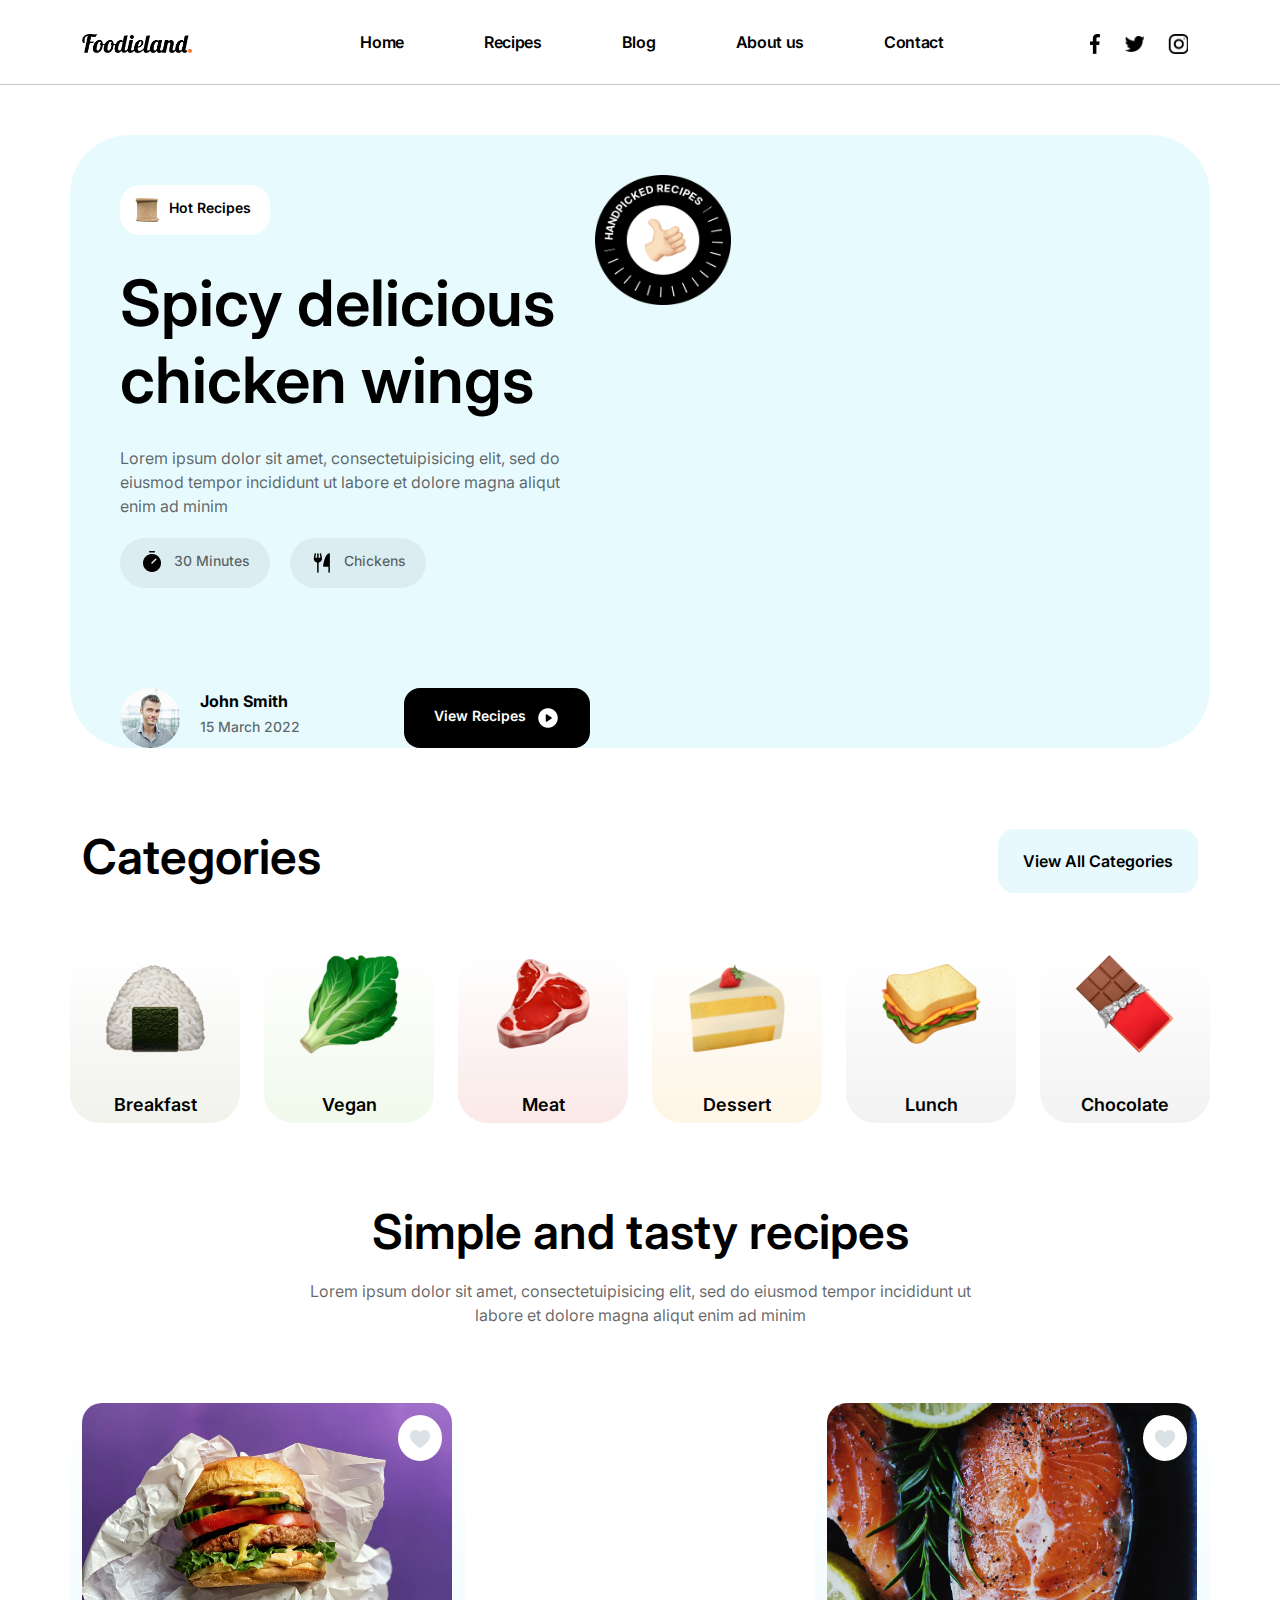
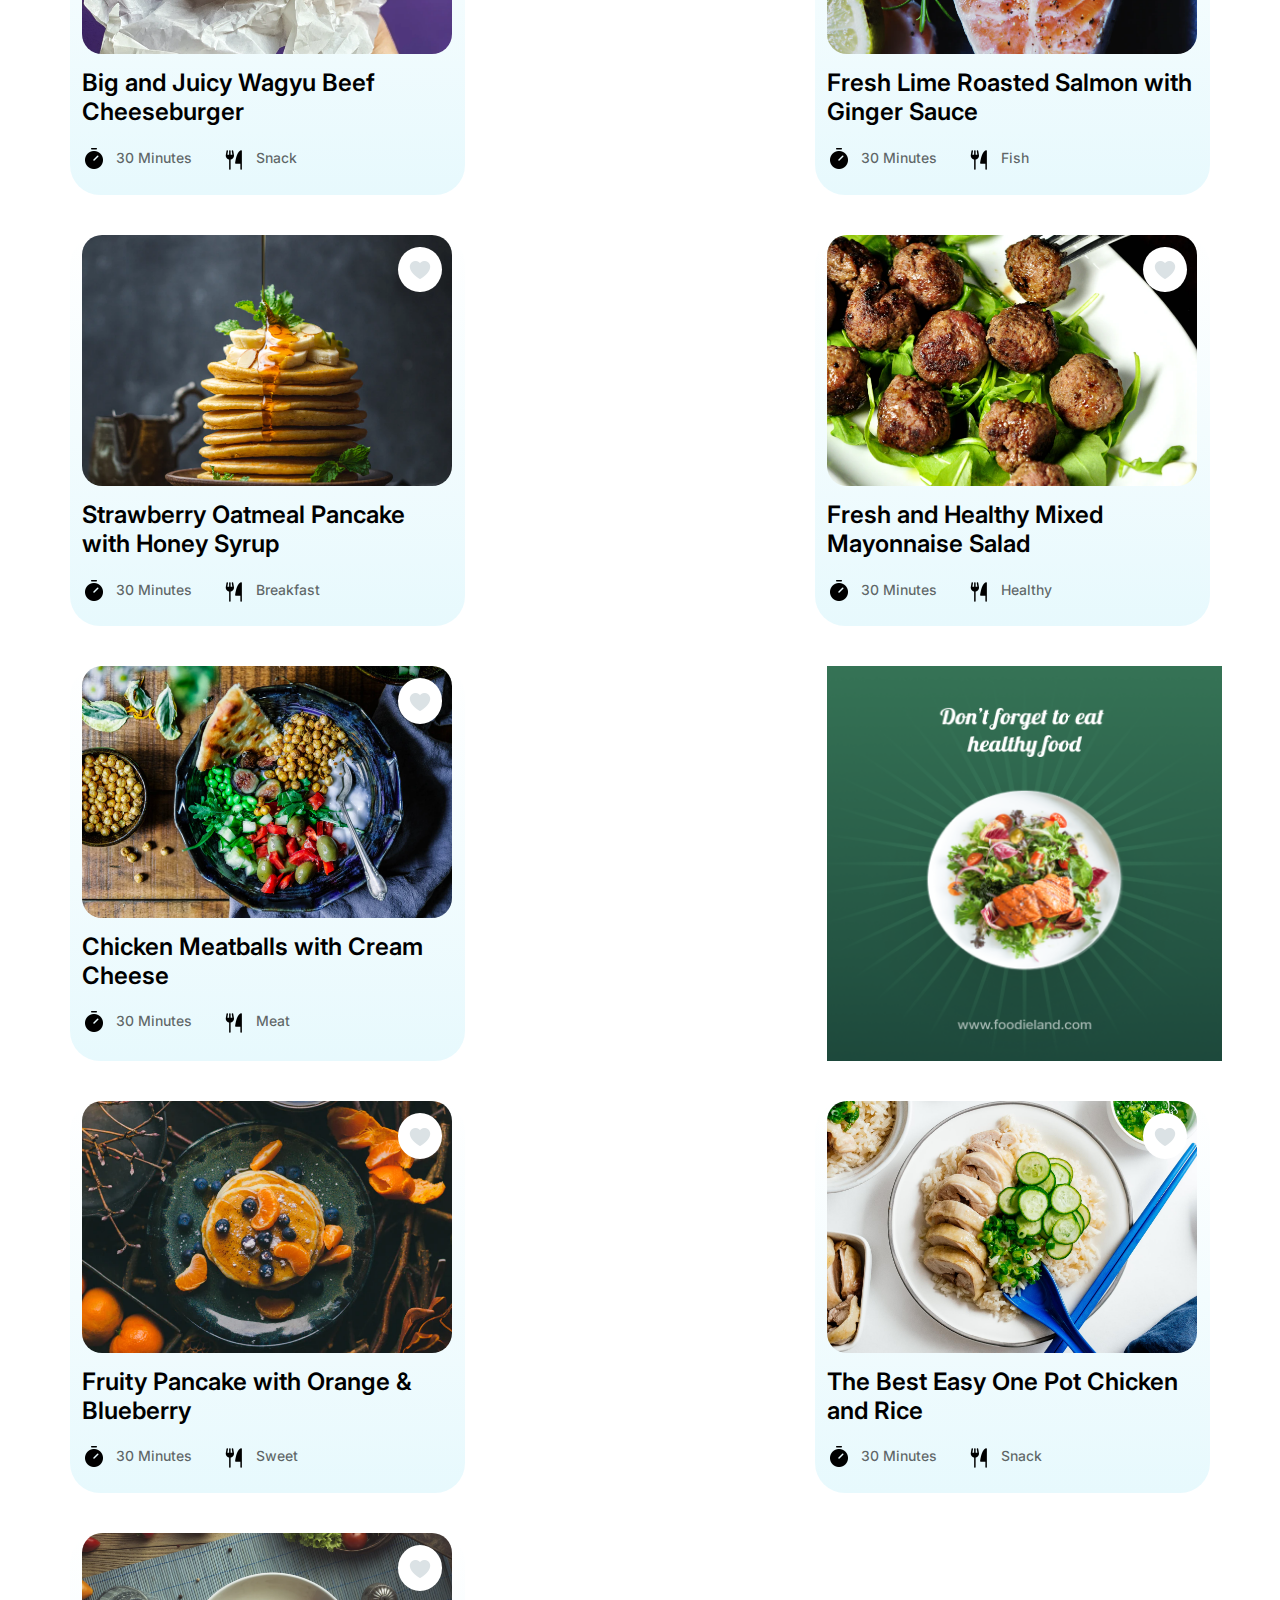
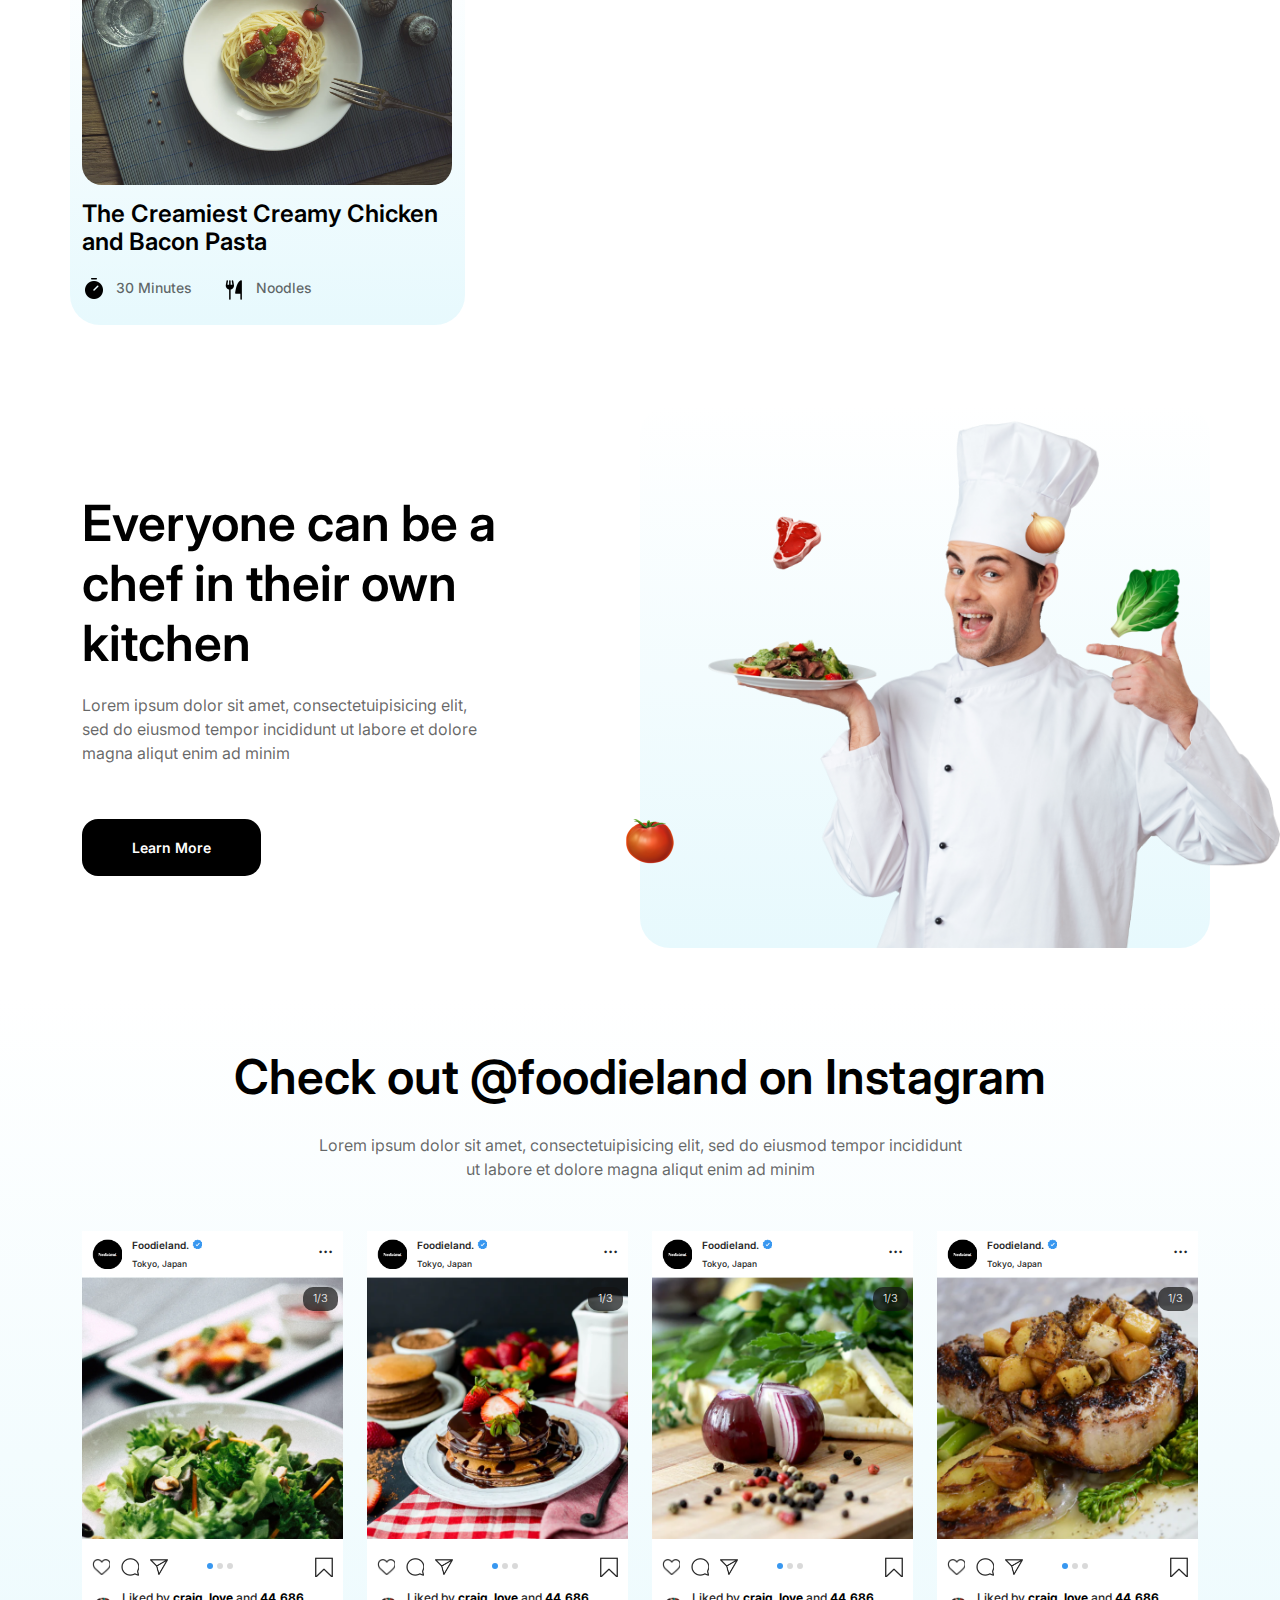
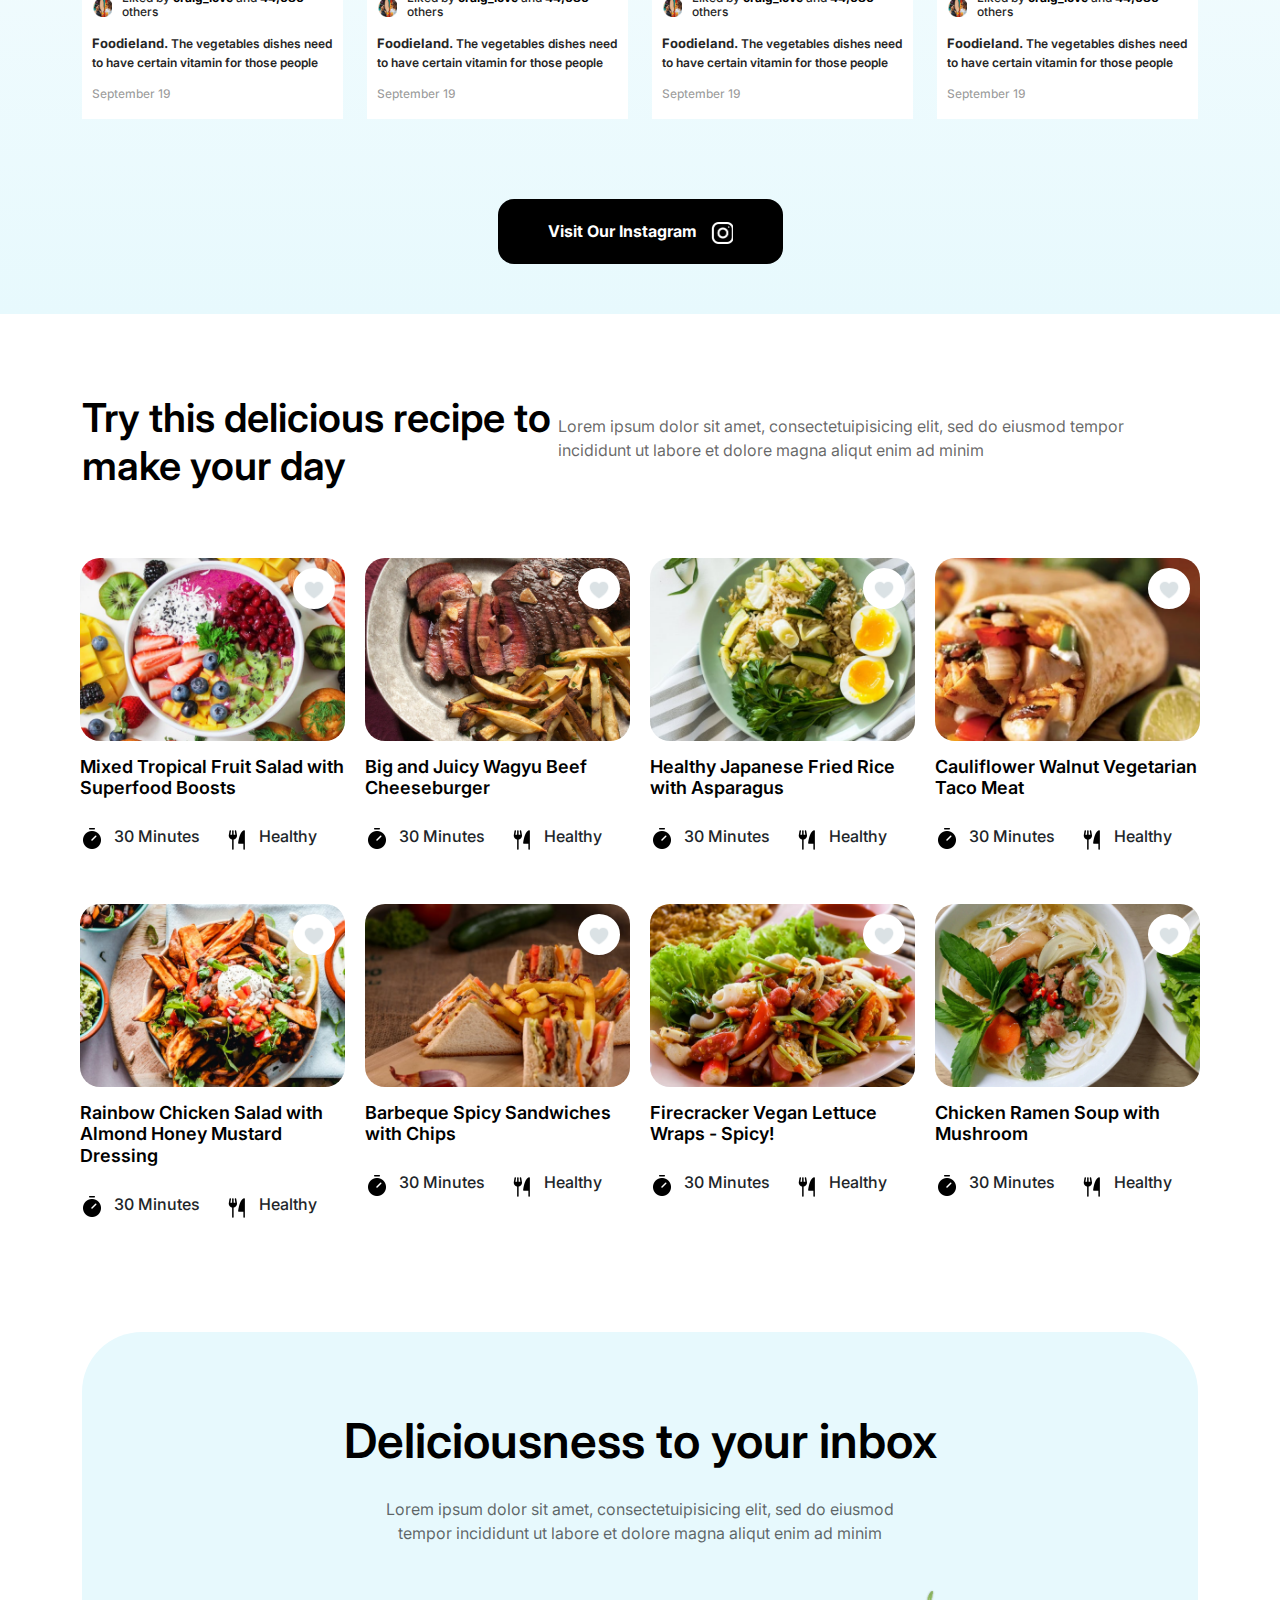
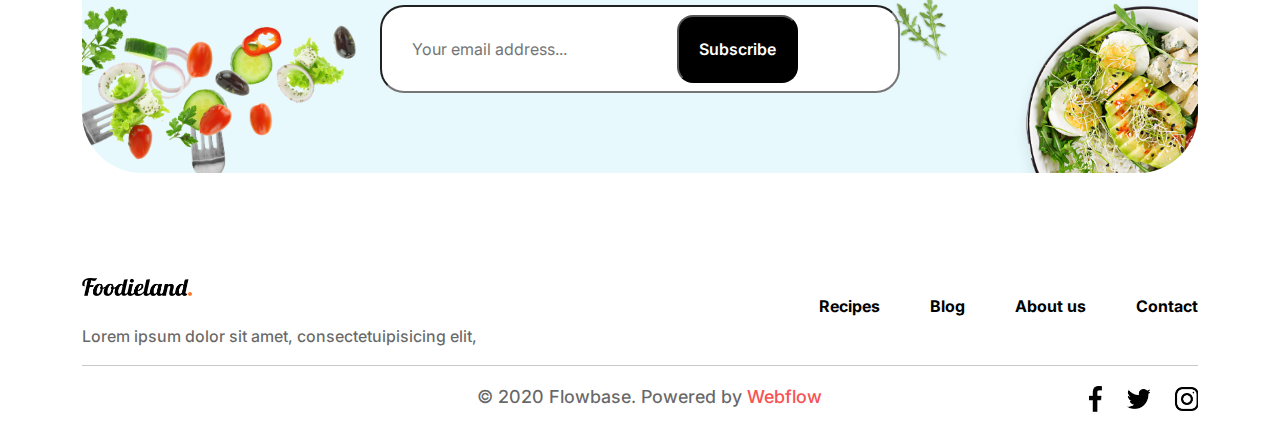
==== commit 263b5ce6: "Add form for input, change a to button" ====
--- a/index.html
+++ b/index.html
@@ -1,5 +1,6 @@
 <!DOCTYPE html>
 <html lang="en">
+
 <head>
     <meta charset="UTF-8">
     <meta http-equiv="X-UA-Compatible" content="IE=edge">
@@ -9,13 +10,14 @@
     <link rel="stylesheet" href="./css/bootstrap.min.css">
     <link rel="stylesheet" href="./css/main.css">
 </head>
+
 <body>
     <!-- Navbar Section -->
     <nav id="navbar-section">
         <div class="container">
             <div class="navbar-part">
                 <div class="navbar-logo">
-                    <a href="#"><img src="./images/main-logo.png" alt=""></a>
+                    <a href="./index.html"><img src="./images/main-logo.png" alt=""></a>
                 </div>
                 <div class="navbar-items-full">
                     <ul>
@@ -57,7 +59,8 @@
                         <h6>Hot Recipes</h6>
                     </div>
                     <h2>Spicy delicious chicken wings</h2>
-                    <p class="col-md-8 col-lg-11">Lorem ipsum dolor sit amet, consectetuipisicing elit, sed do eiusmod tempor incididunt ut labore et dolore magna aliqut enim ad minim </p>
+                    <p class="col-md-8 col-lg-11">Lorem ipsum dolor sit amet, consectetuipisicing elit, sed do eiusmod
+                        tempor incididunt ut labore et dolore magna aliqut enim ad minim </p>
                     <div class="two-icons-full-hero-left">
                         <div class="icon-text-hero">
                             <img src="./images/icon-timer.png" alt="">
@@ -133,7 +136,8 @@
             <div class="main-food-collection-part">
                 <div class="main-food-collection-top-text row">
                     <h2>Simple and tasty recipes</h2>
-                    <p class="col-lg-7">Lorem ipsum dolor sit amet, consectetuipisicing elit, sed do eiusmod tempor incididunt ut labore et dolore magna aliqut enim ad minim </p>
+                    <p class="col-lg-7">Lorem ipsum dolor sit amet, consectetuipisicing elit, sed do eiusmod tempor
+                        incididunt ut labore et dolore magna aliqut enim ad minim </p>
                 </div>
                 <div class="main-food-collection-list-full row">
                     <div class="main-food-collection-list-box col-md-6 col-lg-4">
@@ -222,7 +226,8 @@
                         </div>
                     </div>
                     <div class="main-food-collection-list-box col-md-6 col-lg-4">
-                        <a href="#" ><img class="maind-food-coll-ads-img" src="./images/main-food-coll-ads-img.png" alt=""></a>
+                        <a href="#"><img class="maind-food-coll-ads-img" src="./images/main-food-coll-ads-img.png"
+                                alt=""></a>
                     </div>
                     <div class="main-food-collection-list-box col-lg-4">
                         <div class="main-food-collection-list-box-like-icon" id="imgbtn">
@@ -286,7 +291,8 @@
             <div class="main-text-photo-part row">
                 <div class="main-text-photo-part-left col-lg-6">
                     <h2 class="col-lg-11">Everyone can be a chef in their own kitchen</h2>
-                    <p class="col-lg-9">Lorem ipsum dolor sit amet, consectetuipisicing elit, sed do eiusmod tempor incididunt ut labore et dolore magna aliqut enim ad minim </p>
+                    <p class="col-lg-9">Lorem ipsum dolor sit amet, consectetuipisicing elit, sed do eiusmod tempor
+                        incididunt ut labore et dolore magna aliqut enim ad minim </p>
                     <a href="#">Learn More</a>
                 </div>
                 <div class="main-text-photo-part-right col-lg-6">
@@ -310,7 +316,8 @@
             <div class="main-insta-part">
                 <div class="main-insta-part-top-text">
                     <h2>Check out @foodieland on Instagram</h2>
-                    <p class="col-lg-7">Lorem ipsum dolor sit amet, consectetuipisicing elit, sed do eiusmod tempor incididunt ut labore et dolore magna aliqut enim ad minim </p>
+                    <p class="col-lg-7">Lorem ipsum dolor sit amet, consectetuipisicing elit, sed do eiusmod tempor
+                        incididunt ut labore et dolore magna aliqut enim ad minim </p>
                 </div>
                 <div class="main-insta-full-box row">
                     <div class="main-insta-box col-md-6 col-lg-3">
@@ -354,7 +361,8 @@
                                     <img src="./images/insta-acc-photo.png" alt="">
                                     <h5>Liked by <span>craig_love</span> and <span>44,686</span> others</h5>
                                 </div>
-                                <p><span>Foodieland.</span> The vegetables dishes need to have certain vitamin for those people</p>
+                                <p><span>Foodieland.</span> The vegetables dishes need to have certain vitamin for those
+                                    people</p>
                                 <h6>September 19</h6>
                             </div>
                         </div>
@@ -400,7 +408,8 @@
                                     <img src="./images/insta-acc-photo.png" alt="">
                                     <h5>Liked by <span>craig_love</span> and <span>44,686</span> others</h5>
                                 </div>
-                                <p><span>Foodieland.</span> The vegetables dishes need to have certain vitamin for those people</p>
+                                <p><span>Foodieland.</span> The vegetables dishes need to have certain vitamin for those
+                                    people</p>
                                 <h6>September 19</h6>
                             </div>
                         </div>
@@ -446,7 +455,8 @@
                                     <img src="./images/insta-acc-photo.png" alt="">
                                     <h5>Liked by <span>craig_love</span> and <span>44,686</span> others</h5>
                                 </div>
-                                <p><span>Foodieland.</span> The vegetables dishes need to have certain vitamin for those people</p>
+                                <p><span>Foodieland.</span> The vegetables dishes need to have certain vitamin for those
+                                    people</p>
                                 <h6>September 19</h6>
                             </div>
                         </div>
@@ -492,14 +502,17 @@
                                     <img src="./images/insta-acc-photo.png" alt="">
                                     <h5>Liked by <span>craig_love</span> and <span>44,686</span> others</h5>
                                 </div>
-                                <p><span>Foodieland.</span> The vegetables dishes need to have certain vitamin for those people</p>
+                                <p><span>Foodieland.</span> The vegetables dishes need to have certain vitamin for those
+                                    people</p>
                                 <h6>September 19</h6>
                             </div>
                         </div>
                     </div>
                 </div>
                 <div class="main-insta-past">
-                    <a class="main-insta-tag" href="https://www.instagram.com/sayramov__azizbek/?igshid=YmMyMTA2M2Y=">Visit Our Instagram <img src="./images/white-insta-icon.png" alt=""></a>
+                    <a class="main-insta-tag"
+                        href="https://www.instagram.com/sayramov__azizbek/?igshid=YmMyMTA2M2Y=">Visit Our Instagram <img
+                            src="./images/white-insta-icon.png" alt=""></a>
                 </div>
             </div>
         </div>
@@ -511,14 +524,16 @@
             <div class="main-dilicious-recipe-part">
                 <div class="main-dilicious-recipe-part-main-category-top-texts">
                     <h2>Try this delicious recipe to make your day</h2>
-                    <p>Lorem ipsum dolor sit amet, consectetuipisicing elit, sed do eiusmod tempor incididunt ut labore et dolore magna aliqut enim ad minim </p>
+                    <p>Lorem ipsum dolor sit amet, consectetuipisicing elit, sed do eiusmod tempor incididunt ut labore
+                        et dolore magna aliqut enim ad minim </p>
                 </div>
                 <div class="main-delcious-food-box-full row">
                     <div class="main-delcious-food-box col-md-6 col-lg-3">
                         <div class="main-delcious-food-box-photo">
                             <img class="main-food-coll-photo" src="./images/delicious-img-1.png" alt="">
                             <div class="main-delcious-food-box-photo-like-icon" id="imgbtn2">
-                                <img class="main-delcious-food-box-photo-like-photo" src="./images/heart-icon.png" alt="">
+                                <img class="main-delcious-food-box-photo-like-photo" src="./images/heart-icon.png"
+                                    alt="">
                             </div>
                         </div>
                         <h2>Mixed Tropical Fruit Salad with Superfood Boosts </h2>
@@ -537,7 +552,8 @@
                         <div class="main-delcious-food-box-photo">
                             <img class="main-food-coll-photo" src="./images/delicious-img-2.png" alt="">
                             <div class="main-delcious-food-box-photo-like-icon" id="imgbtn2">
-                                <img class="main-delcious-food-box-photo-like-photo" src="./images/heart-icon.png" alt="">
+                                <img class="main-delcious-food-box-photo-like-photo" src="./images/heart-icon.png"
+                                    alt="">
                             </div>
                         </div>
                         <h2>Big and Juicy Wagyu Beef Cheeseburger</h2>
@@ -556,7 +572,8 @@
                         <div class="main-delcious-food-box-photo">
                             <img class="main-food-coll-photo" src="./images/delicious-img-3.png" alt="">
                             <div class="main-delcious-food-box-photo-like-icon" id="imgbtn2">
-                                <img class="main-delcious-food-box-photo-like-photo" src="./images/heart-icon.png" alt="">
+                                <img class="main-delcious-food-box-photo-like-photo" src="./images/heart-icon.png"
+                                    alt="">
                             </div>
                         </div>
                         <h2>Healthy Japanese Fried Rice with Asparagus</h2>
@@ -575,7 +592,8 @@
                         <div class="main-delcious-food-box-photo">
                             <img class="main-food-coll-photo" src="./images/delicious-img-4.png" alt="">
                             <div class="main-delcious-food-box-photo-like-icon" id="imgbtn2">
-                                <img class="main-delcious-food-box-photo-like-photo" src="./images/heart-icon.png" alt="">
+                                <img class="main-delcious-food-box-photo-like-photo" src="./images/heart-icon.png"
+                                    alt="">
                             </div>
                         </div>
                         <h2>Cauliflower Walnut Vegetarian Taco Meat</h2>
@@ -594,7 +612,8 @@
                         <div class="main-delcious-food-box-photo">
                             <img class="main-food-coll-photo" src="./images/delicious-img-5.png" alt="">
                             <div class="main-delcious-food-box-photo-like-icon" id="imgbtn2">
-                                <img class="main-delcious-food-box-photo-like-photo" src="./images/heart-icon.png" alt="">
+                                <img class="main-delcious-food-box-photo-like-photo" src="./images/heart-icon.png"
+                                    alt="">
                             </div>
                         </div>
                         <h2>Rainbow Chicken Salad with Almond Honey Mustard Dressing</h2>
@@ -613,7 +632,8 @@
                         <div class="main-delcious-food-box-photo">
                             <img class="main-food-coll-photo" src="./images/delicious-img-6.png" alt="">
                             <div class="main-delcious-food-box-photo-like-icon" id="imgbtn2">
-                                <img class="main-delcious-food-box-photo-like-photo" src="./images/heart-icon.png" alt="">
+                                <img class="main-delcious-food-box-photo-like-photo" src="./images/heart-icon.png"
+                                    alt="">
                             </div>
                         </div>
                         <h2>Barbeque Spicy Sandwiches with Chips </h2>
@@ -632,7 +652,8 @@
                         <div class="main-delcious-food-box-photo">
                             <img class="main-food-coll-photo" src="./images/delicious-img-7.png" alt="">
                             <div class="main-delcious-food-box-photo-like-icon" id="imgbtn2">
-                                <img class="main-delcious-food-box-photo-like-photo" src="./images/heart-icon.png" alt="">
+                                <img class="main-delcious-food-box-photo-like-photo" src="./images/heart-icon.png"
+                                    alt="">
                             </div>
                         </div>
                         <h2>Firecracker Vegan Lettuce Wraps - Spicy! </h2>
@@ -651,7 +672,8 @@
                         <div class="main-delcious-food-box-photo">
                             <img class="main-food-coll-photo" src="./images/delicious-img-8.png" alt="">
                             <div class="main-delcious-food-box-photo-like-icon" id="imgbtn2">
-                                <img class="main-delcious-food-box-photo-like-photo" src="./images/heart-icon.png" alt="">
+                                <img class="main-delcious-food-box-photo-like-photo" src="./images/heart-icon.png"
+                                    alt="">
                             </div>
                         </div>
                         <h2>Chicken Ramen Soup with Mushroom </h2>
@@ -677,10 +699,14 @@
             <div class="main-over-footer-part">
                 <div class="main-over-footer-part-full">
                     <h2>Deliciousness to your inbox</h2>
-                    <p class="col-lg-6">Lorem ipsum dolor sit amet, consectetuipisicing elit, sed do eiusmod tempor incididunt ut labore et dolore magna aliqut enim ad minim </p>
+                    <p class="col-lg-6">Lorem ipsum dolor sit amet, consectetuipisicing elit, sed do eiusmod tempor
+                        incididunt ut labore et dolore magna aliqut enim ad minim </p>
                     <div class="main-over-footer-part-input-box">
-                        <input type="text" placeholder="Your email address...">
-                        <a href="#">Subscribe</a>
+                        <form action="https://echo.htmlacademy.ru/courses">
+                            <input type="email" name="Email for Subscribe" autocomplete="off"
+                                placeholder="Your email address..." required>
+                            <button type="submit">Subscribe</button>
+                        </form>
                     </div>
                     <div class="main-over-footer-part-photo">
                         <img src="./images/over-footer-left.png" alt="">
@@ -698,22 +724,22 @@
             <div class="footer-part">
                 <div class="footer-part-up">
                     <div class="footer-part-up-left">
-                        <a href="index.html"><img src="./images/main-logo.png" alt=""></a>
+                        <a href="./index.html"><img src="./images/main-logo.png" alt=""></a>
                         <h4>Lorem ipsum dolor sit amet, consectetuipisicing elit, </h4>
                     </div>
                     <div class="footer-part-up-right">
                         <ul>
                             <li>
-                                <a href="recipe.html">Recipes</a>
+                                <a href="./recipe.html">Recipes</a>
                             </li>
                             <li>
-                                <a href="blog.html">Blog</a>
+                                <a href="./blog.html">Blog</a>
                             </li>
                             <li>
-                                <a href="about.html">About us</a>
+                                <a href="./about.html">About us</a>
                             </li>
                             <li>
-                                <a href="contact.html">Contact</a>
+                                <a href="./contact.html">Contact</a>
                             </li>
                         </ul>
                     </div>
@@ -733,9 +759,6 @@
         </div>
     </footer>
     <!-- End of Footer Section -->
-
-
-
 
     <script src="https://unpkg.com/aos@2.3.1/dist/aos.js"></script>
     <script>
@@ -746,4 +769,5 @@
     <script src="./js/bootstrap.bundle.min.js"></script>
     <script src="./js/main.js"></script>
 </body>
+
 </html>--- a/css/main.css
+++ b/css/main.css
@@ -1251,7 +1251,7 @@
     width: 520px;
 }
 
-.main-over-footer-part-input-box a{
+.main-over-footer-part-input-box button{
     background: #000;
     text-decoration: none;
     color: #fff;
@@ -1259,11 +1259,12 @@
     padding: 20px;
     position: absolute;
     right: 400px;
-    top: 12px;
-    font-weight: 600;
-}
-
-.main-over-footer-part-input-box a:hover {
+    top: 10px;
+    font-weight: 600;
+    transition: .5s;
+}
+
+.main-over-footer-part-input-box button:hover {
     background: #3897F0;
     color: #000;
     font-weight: 600;
@@ -1314,10 +1315,10 @@
         padding: 20px;
     }
     
-    .main-over-footer-part-input-box a{
+    .main-over-footer-part-input-box button{
         padding: 15px 20px;
         right: 15px;
-        top: 7px;
+        top: 5px;
     }
 
     .main-over-footer-part-photo img:nth-child(1), .main-over-footer-part-photo img:nth-child(2) ,.main-over-footer-part-photo img:nth-child(3) {
@@ -1343,10 +1344,10 @@
         padding: 22px;
     }
     
-    .main-over-footer-part-input-box a{
+    .main-over-footer-part-input-box button{
         padding: 15px;
         right: 95px;
-        top: 9px;
+        top: 7px;
     }
 
     .main-over-footer-part-photo img:nth-child(1), .main-over-footer-part-photo img:nth-child(2), .main-over-footer-part-photo img:nth-child(3) {
@@ -2003,12 +2004,12 @@
     padding: 20px 0 40px 0;
 }
 
-.blog-hero-unput-box {
+.blog-hero-input-box {
     position: relative;
     display: inline-block;
 }
 
-.blog-hero-unput-box input {
+.blog-hero-input-box input {
     width: 700px;
     padding: 25px 20px;;
     background: #FFFFFF;
@@ -2017,7 +2018,7 @@
     outline: none;
 }
 
-.blog-hero-unput-box a {
+.blog-hero-input-box button {
     text-decoration: none;
     font-weight: 600;
     font-size: 14px;
@@ -2026,7 +2027,7 @@
     padding: 20px 50px;
     border-radius: 24px;
     position: absolute;
-    top: 7.5px;
+    top: 5.5px;
     right: 7px;
 }
 
@@ -2043,16 +2044,16 @@
         padding: 15px 0 20px 0;
     }
     
-    .blog-hero-unput-box {
+    .blog-hero-input-box {
         display: inline-block;
     }
     
-    .blog-hero-unput-box input {
+    .blog-hero-input-box input {
         width: 370px;
         padding: 15px 10px;
     }
     
-    .blog-hero-unput-box a {
+    .blog-hero-input-box button {
         padding: 10px 20px;
     }
 }
@@ -2070,8 +2071,8 @@
         padding: 20px 0 30px 0;
     }
     
-    .blog-hero-unput-box a {
-        top: 6.5px;
+    .blog-hero-input-box button {
+        top: 5px;
     }
 }
 /* End of Blog Hero Section */
@@ -2437,22 +2438,24 @@
 }
 
 .contact-hero-main-right-top-input-box input, 
-.contact-hero-main-right-past input {
+.contact-hero-main-right-past textarea {
+    width: 380px;
+    border: 1px solid rgba(0, 0, 0, 0.1);
+    border-radius: 16px;
+    opacity: 0.8;
+    background: #FFFFFF;
     font-size: 14px;
     color: rgba(0, 0, 0, 0.6);
-    opacity: 0.8;
+    margin: 10px 20px 0 30px;
     padding: 18px 0px 18px 20px;
-    background: #FFFFFF;
-    border: 1px solid rgba(0, 0, 0, 0.1);
-    border-radius: 16px;
-    width: 380px;
-    margin: 10px 20px 0 30px;
     outline: none;
 } 
 
-.contact-hero-main-right-past input {
+.contact-hero-main-right-past textarea{
     width: 810px;
-    padding: 18px 0 150px 20px;
+    height: 200px;
+    resize: none;
+    padding: 20px;
 }
 
 .contact-submit-box {
@@ -2503,12 +2506,12 @@
     }
     
     .contact-hero-main-right-top-input-box input, 
-    .contact-hero-main-right-past input {
+    .contact-hero-main-right-past textarea{
         width: 340px;
         margin: 0 ;
     } 
     
-    .contact-hero-main-right-past input {
+    .contact-hero-main-right-past textarea {
         width: 100%;
     }
 
@@ -2544,12 +2547,12 @@
     }
     
     .contact-hero-main-right-top-input-box input, 
-    .contact-hero-main-right-past input {
+    .contact-hero-main-right-past textarea {
         width: 320px;
         margin: 10px 20px 0 0px;
     } 
     
-    .contact-hero-main-right-past input {
+    .contact-hero-main-right-past textarea{
         width: 660px;
     }
     
